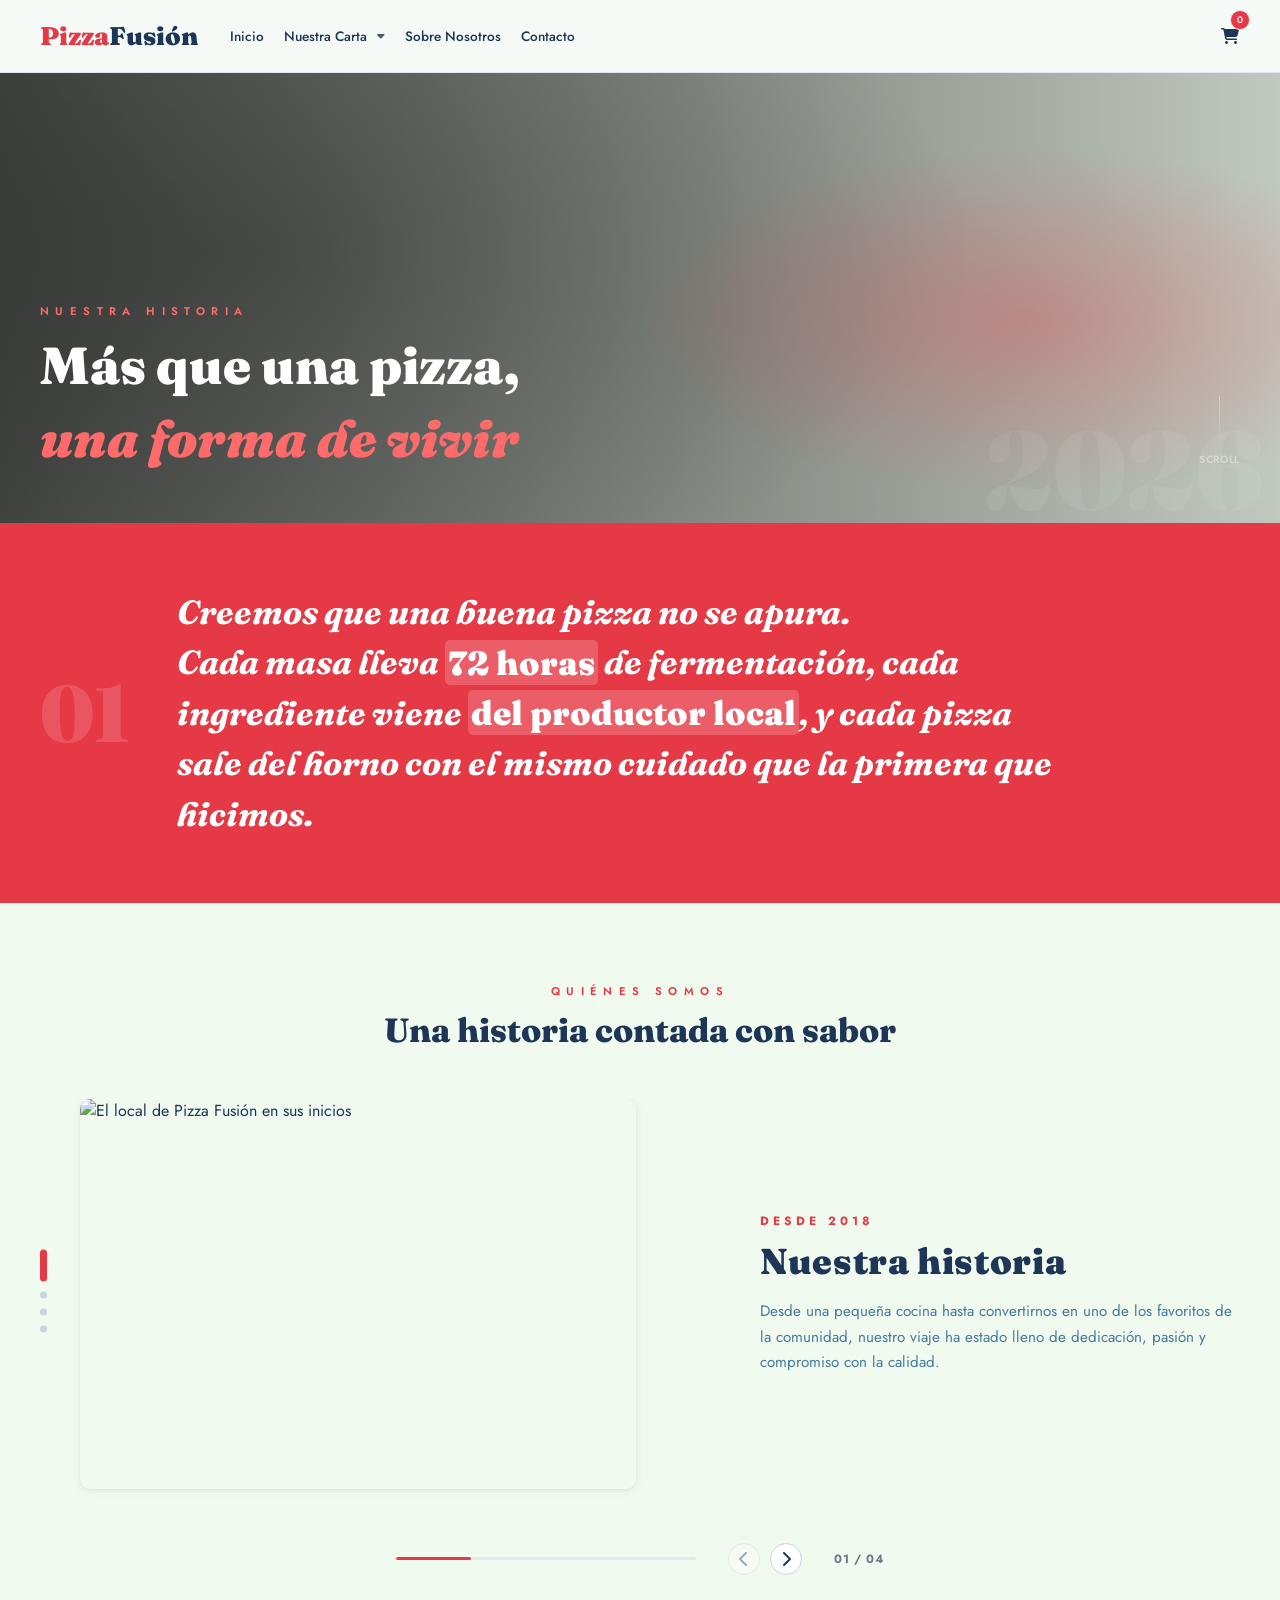
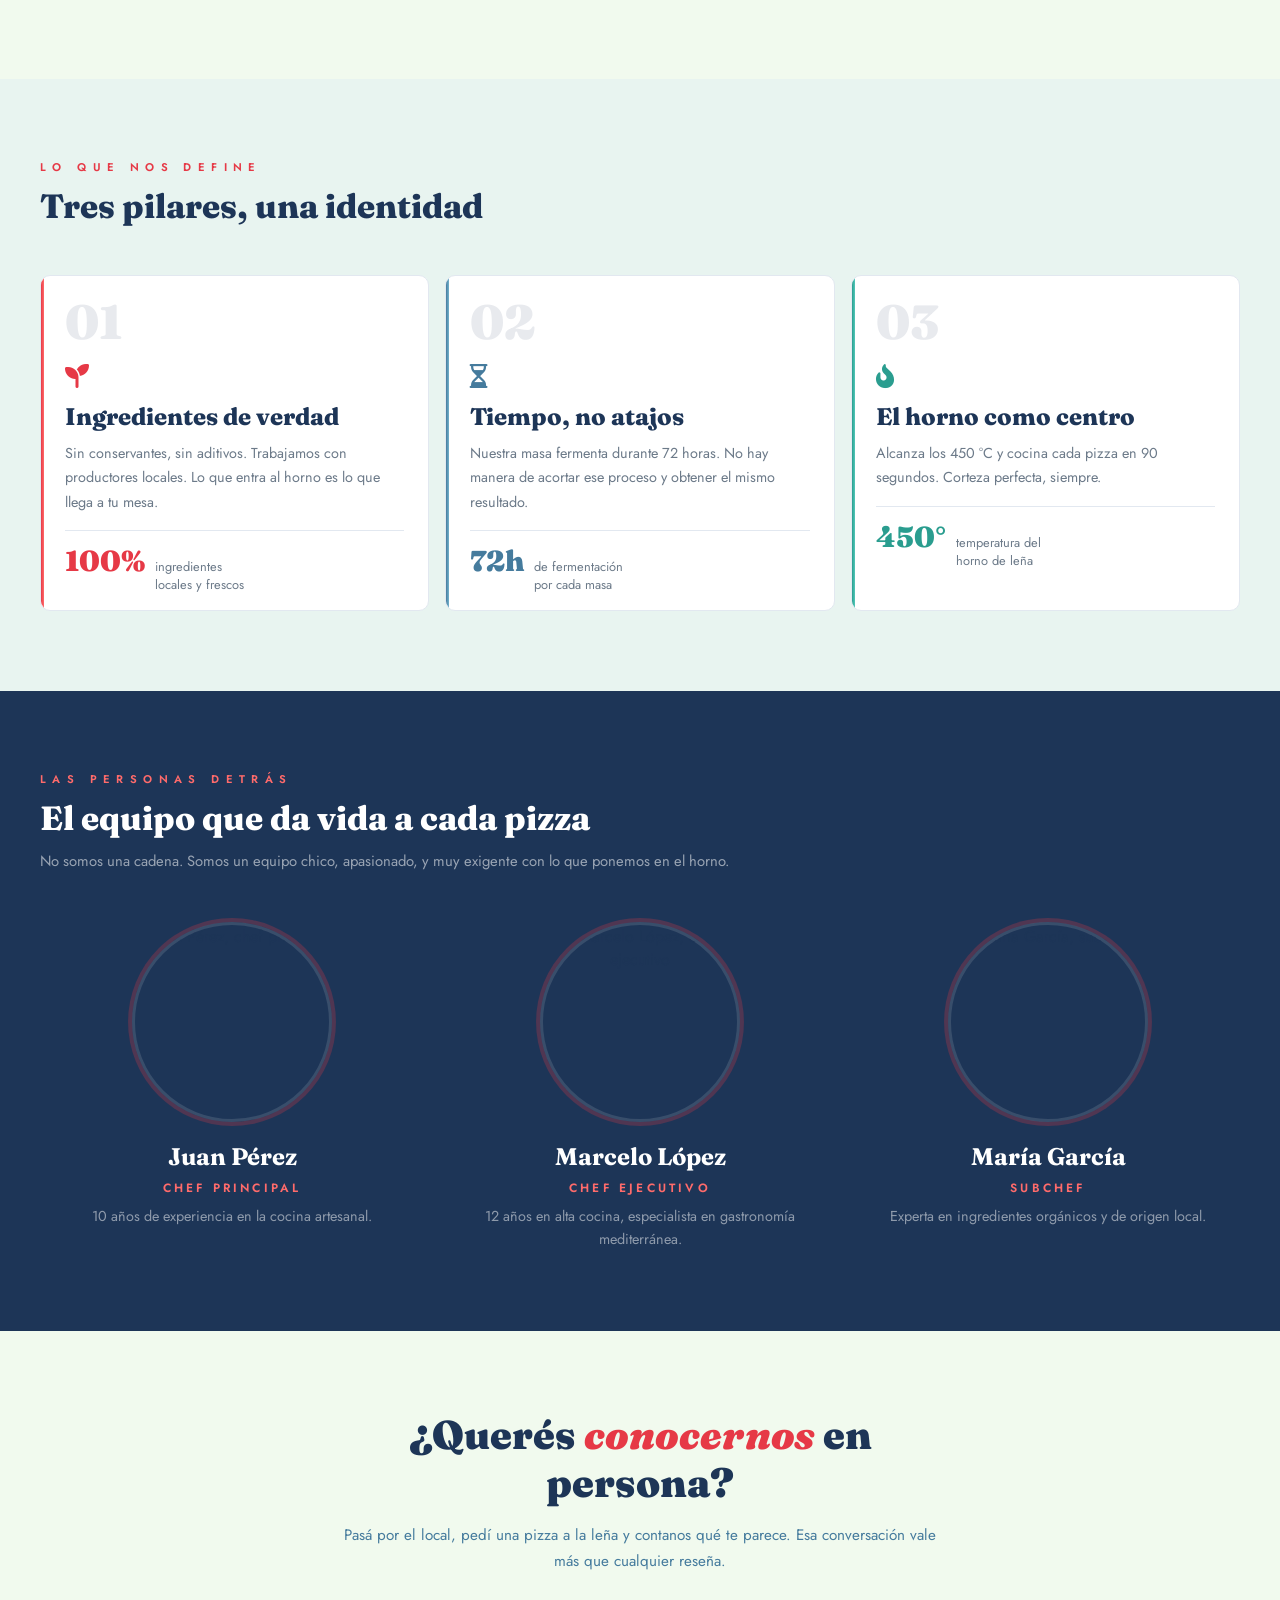
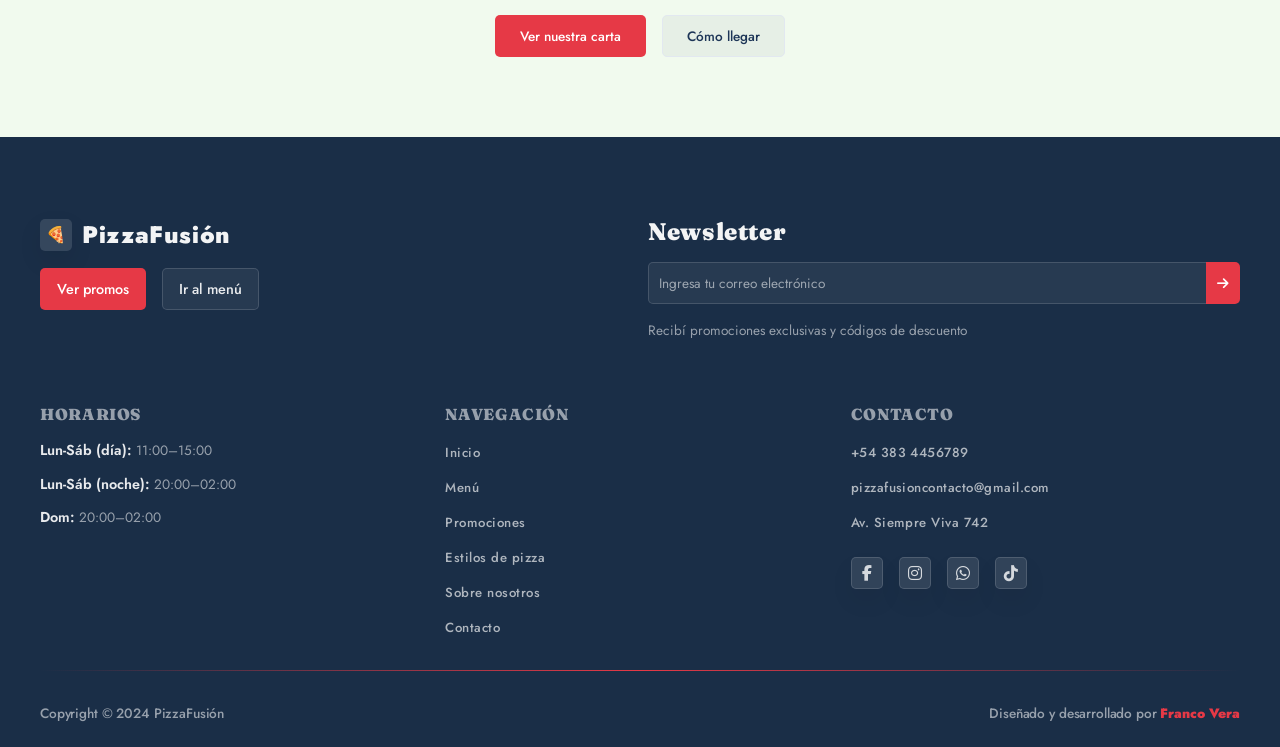
==== views/about.html @ d4ca5581 "Se sube el proyecto" ====
<!DOCTYPE html>
<html lang="es">

<head>
    <meta charset="UTF-8">
    <meta name="viewport" content="width=device-width, initial-scale=1.0">
    <title>Sobre nosotros | Pizza Fusión</title>

    <!-- STYLES -->
    <link rel="stylesheet" href="../css/core.css">
    <link rel="stylesheet" href="../css/top-header.css">
    <link rel="stylesheet" href="../css/footer.css">
    <link rel="stylesheet" href="../css/about/about.css">
    <link rel="stylesheet" href="../css/about/about-story.css">

    <!-- SCRIPTS -->
    <script defer type="text/javascript" src="../js/includes/includes.js"></script>
    <script defer type="text/javascript" src="../js/includes/revealAnimation.js"></script>
    <script defer src="../js/about/about-story.js"></script>

    <!-- GOOGLE FONTS -->
    <link rel="preconnect" href="https://fonts.googleapis.com">
    <link rel="preconnect" href="https://fonts.gstatic.com" crossorigin>

    <!-- FONT AWESOME -->
    <link rel="stylesheet" href="https://cdnjs.cloudflare.com/ajax/libs/font-awesome/6.6.0/css/all.min.css"
        integrity="sha512-Kc323vGBEqzTmouAECnVceyQqyqdsSiqLQISBL29aUW4U/M7pSPA/gEUZQqv1cwx4OnYxTxve5UMg5GT6L4JJg=="
        crossorigin="anonymous" referrerpolicy="no-referrer" />
</head>

<body>

    <header class="top-header">
        <div class="top-header-inner container">
            <div class="top-header-inner-left">
                <button type="button" class="menu-toggle-btn" id="menu-toggle-btn" aria-controls="mobile-nav"
                    aria-label="Abrir menú de navegación" aria-expanded="false">
                    <i class="fa-solid fa-bars"></i>
                </button>

                <a href="../home.html" class="logo" title="Ir al inicio" aria-label="PF - Ir al inicio">
                    <span aria-hidden="true">
                        <span>Pizza</span><span>Fusión</span>
                    </span>
                </a>

                <nav class="desktop-nav" id="desktop-nav" aria-label="Menú principal">
                    <ul class="desktop-nav-list">
                        <li><a href="../home.html" class="desktop-nav-link" title="Ir al inicio">Inicio</a></li>

                        <li class="dropdown">
                            <a href="menu.html" class="desktop-nav-link dropdown-toggle"
                                title="Explora nuestro menú">Nuestra carta <i class="fa-solid fa-caret-down"></i></a>
                            <ul class="dropdown-list">
                                <li><a href="menu.html">Carta completa</a></li>
                                <li><a href="../home.html#promotions">Promociones</a></li>
                                <li><a href="../home.html#styles">Nuestros estilos</a></li>
                            </ul>
                        </li>

                        <li><a href="about.html" class="desktop-nav-link" title="Conoce nuestra historia">Sobre
                                Nosotros</a></li>

                        <li><a href="contact.html" class="desktop-nav-link" title="Contáctanos">Contacto</a></li>
                    </ul>
                </nav>
            </div>

            <div class="cart-wrapper">
                <a href="carrito.html" class="cart-link" id="btn-cart" aria-label="Carrito de compras (0 productos)">
                    <i class="fa-solid fa-shopping-cart" aria-hidden="true"></i>
                </a>
                <span id="cart-count" aria-hidden="true">0</span>
            </div>
        </div>

        <nav class="mobile-nav" id="mobile-nav" aria-label="Menú móvil" aria-hidden="true">
            <ul class="mobile-nav-list">
                <li><a href="../home.html" class="mobile-nav-link">Inicio</a></li>
                <li><a href="menu.html" class="mobile-nav-link">Menú</a></li>
                <li><a href="../home.html#promotions" class="mobile-nav-link">Promociones</a></li>
                <li><a href="../home.html#styles" class="mobile-nav-link">Estilos</a></li>
                <li><a href="about.html" class="mobile-nav-link">Sobre Nosotros</a></li>
                <li><a href="contact.html" class="mobile-nav-link">Contacto</a></li>
            </ul>
        </nav>
    </header>

    <main>
        <!-- ======================================= -->
        <!-- 1. HERO — reemplaza heading-page        -->
        <!--    Tu imagen sigue como fondo           -->
        <!-- ======================================= -->
        <section class="about-hero" style="background-image: url('img/headings/encabezado-nosotros.webp');"
            aria-label="Presentación">
            <div class="about-hero__content">
                <p class="eyebrow">Nuestra historia</p>
                <h1 class="about-hero__title">
                    Más que una pizza,<br>
                    <em>una forma de vivir</em>
                </h1>
            </div>

            <div class="about-hero__scroll" aria-hidden="true">
                <div class="about-hero__scroll-line"></div>
                <span>Scroll</span>
            </div>

            <span class="about-hero__year" aria-hidden="true">2026</span>
        </section>


        <!-- ======================================= -->
        <!-- 2. MANIFIESTO                           -->
        <!-- ======================================= -->
        <section class="about-manifesto" aria-label="Nuestro manifiesto">
            <span class="about-manifesto__index" aria-hidden="true">01</span>
            <blockquote class="about-manifesto__text">
                Creemos que una buena pizza no se apura.<br>
                Cada masa lleva <strong>72 horas</strong> de fermentación,
                cada ingrediente viene <strong>del productor local</strong>,
                y cada pizza sale del horno con el mismo cuidado
                que la primera que hicimos.
            </blockquote>
        </section>


        <!-- ================================================
            SECCIÓN 3 — STEPPED STORY VIEWER
            Reemplaza <section class="about-cards ...">
        ================================================ -->
        <section class="section story-section" aria-labelledby="story-heading" id="story">
            <!-- Header opcional — podés quitarlo si preferís ir directo a las cards -->
            <div class="story-section__header">
                <p class="eyebrow">Quiénes somos</p>
                <h2 class="section-title" id="story-heading">Una historia contada con sabor</h2>
            </div>

            <!-- Indicador lateral -->
            <nav class="story-nav" id="storyNav" aria-label="Navegar entre secciones"></nav>

            <!-- Track de slides -->
            <div class="story-track" id="storyTrack">
                <!-- Slide 1: Historia -->
                <article class="story-slide is-active" role="tabpanel" aria-labelledby="story-title-1">
                    <div class="story-slide__img">
                        <img src="img/about/nosotros1.avif" alt="El local de Pizza Fusión en sus inicios" loading="lazy">
                    </div>
                    <div class="story-slide__text">
                        <span class="story-slide__eyebrow">Desde 2018</span>
                        <h3 class="story-slide__title" id="story-title-1">Nuestra historia</h3>
                        <p class="story-slide__body">
                            Desde una pequeña cocina hasta convertirnos en uno de los favoritos de
                            la comunidad, nuestro viaje ha estado lleno de dedicación, pasión y
                            compromiso con la calidad.
                        </p>
                    </div>
                </article>

                <!-- Slide 2: Valores (imagen derecha) -->
                <article class="story-slide story-slide--reverse" role="tabpanel" aria-labelledby="story-title-2">
                    <div class="story-slide__img">
                        <img src="img/about/ingredientes.avif" alt="Ingredientes frescos y locales" loading="lazy">
                    </div>
                    <div class="story-slide__text">
                        <span class="story-slide__eyebrow">Lo que nos define</span>
                        <h3 class="story-slide__title" id="story-title-2">Nuestros valores</h3>
                        <p class="story-slide__body">
                            En PizzaFusión creemos en la autenticidad de cada plato y en el uso de
                            ingredientes frescos y de origen local. Cada pizza refleja nuestro amor
                            por la cocina.
                        </p>
                    </div>
                </article>

                <!-- Slide 3: El proceso (imagen izquierda) -->
                <article class="story-slide" role="tabpanel" aria-labelledby="story-title-3">
                    <div class="story-slide__img">
                        <img src="img/about/horno-leña.avif" alt="Nuestro horno de leña artesanal" loading="lazy">
                    </div>
                    <div class="story-slide__text">
                        <span class="story-slide__eyebrow">El corazón del local</span>
                        <h3 class="story-slide__title" id="story-title-3">El secreto detrás de nuestras pizzas</h3>
                        <p class="story-slide__body">
                            Todo comienza con nuestra receta de masa, que fermenta por horas, y
                            termina en el calor del horno de leña, aportando ese sabor ahumado único.
                        </p>
                    </div>
                </article>

                <!-- Slide 4: Sostenibilidad (imagen derecha) -->
                <article class="story-slide story-slide--reverse" role="tabpanel" aria-labelledby="story-title-4">
                    <div class="story-slide__img">
                        <img src="img/about/sostenibilidad.avif" alt="Compromiso ambiental de Pizza Fusión" loading="lazy">
                    </div>
                    <div class="story-slide__text">
                        <span class="story-slide__eyebrow">Nuestro compromiso</span>
                        <h3 class="story-slide__title" id="story-title-4">Cuidamos el medio ambiente</h3>
                        <p class="story-slide__body">
                            Usamos envases ecológicos y trabajamos con productores locales para
                            garantizar ingredientes frescos y sostenibles.
                        </p>
                    </div>
                </article>
            </div> <!-- /story-track -->

            <!-- Footer: progreso + flechas + contador -->
            <div class="story-footer">
                <div class="story-progress" role="progressbar" aria-valuemin="1" aria-valuemax="4" aria-valuenow="1"
                    id="storyProgress">
                    <div class="story-progress__fill" id="storyFill"></div>
                </div>

                <div class="story-arrows">
                    <button type="button" class="story-arrow" id="storyPrev" aria-label="Sección anterior" disabled>
                        <i class="fa-solid fa-chevron-left" aria-hidden="true"></i>
                    </button>
                    <button type="button" class="story-arrow" id="storyNext" aria-label="Siguiente sección">
                        <i class="fa-solid fa-chevron-right" aria-hidden="true"></i>
                    </button>
                </div>

                <span class="story-counter" id="storyCounter" aria-live="polite">01 / 04</span>
            </div>
        </section>


        <!-- ======================================= -->
        <!-- 4. PILARES (nuevo bloque)               -->
        <!-- ======================================= -->
        <section class="about-pillars section section-alt" aria-labelledby="pillars-title">
            <div class="container">
                <header class="about-pillars__header">
                    <p class="eyebrow">Lo que nos define</p>
                    <h2 class="section-title" id="pillars-title">Tres pilares, una identidad</h2>
                </header>

                <div class="about-pillars__grid">
                    <article class="pillar-card reveal">
                        <span class="pillar-card__index" aria-hidden="true">01</span>
                        <div class="pillar-card__icon" aria-hidden="true">
                            <i class="fa-solid fa-seedling"></i>
                        </div>
                        <h3 class="pillar-card__title">Ingredientes de verdad</h3>
                        <p class="pillar-card__desc">
                            Sin conservantes, sin aditivos. Trabajamos con productores locales.
                            Lo que entra al horno es lo que llega a tu mesa.
                        </p>
                        <div class="pillar-card__stat">
                            <span class="pillar-card__stat-value">100%</span>
                            <span class="pillar-card__stat-label">ingredientes<br>locales y frescos</span>
                        </div>
                    </article>

                    <article class="pillar-card pillar-card--blue reveal">
                        <span class="pillar-card__index" aria-hidden="true">02</span>
                        <div class="pillar-card__icon" aria-hidden="true">
                            <i class="fa-regular fa-hourglass-half"></i>
                        </div>
                        <h3 class="pillar-card__title">Tiempo, no atajos</h3>
                        <p class="pillar-card__desc">
                            Nuestra masa fermenta durante 72 horas. No hay manera de acortar ese
                            proceso y obtener el mismo resultado.
                        </p>
                        <div class="pillar-card__stat">
                            <span class="pillar-card__stat-value">72h</span>
                            <span class="pillar-card__stat-label">de fermentación<br>por cada masa</span>
                        </div>
                    </article>

                    <article class="pillar-card pillar-card--teal reveal">
                        <span class="pillar-card__index" aria-hidden="true">03</span>
                        <div class="pillar-card__icon" aria-hidden="true">
                            <i class="fa-solid fa-fire-flame-curved"></i>
                        </div>
                        <h3 class="pillar-card__title">El horno como centro</h3>
                        <p class="pillar-card__desc">
                            Alcanza los 450 °C y cocina cada pizza en 90 segundos.
                            Corteza perfecta, siempre.
                        </p>
                        <div class="pillar-card__stat">
                            <span class="pillar-card__stat-value">450°</span>
                            <span class="pillar-card__stat-label">temperatura del<br>horno de leña</span>
                        </div>
                    </article>
                </div>
            </div>
        </section>


        <!-- ======================================= -->
        <!-- 5. EQUIPO                               -->
        <!--    Tus fotos reales, card mejorada      -->
        <!-- ======================================= -->
        <section class="about-team section" aria-labelledby="team-title">
            <div class="container">
                <header class="section-header">
                    <p class="eyebrow eyebrow--light">Las personas detrás</p>
                    <h2 class="section-title about-team__title" id="team-title">
                        El equipo que da vida a cada pizza
                    </h2>
                    <p class="section-subtitle about-team__subtitle">
                        No somos una cadena. Somos un equipo chico, apasionado,
                        y muy exigente con lo que ponemos en el horno.
                    </p>
                </header>

                <div class="about-team__grid">
                    <article class="team-card reveal">
                        <div class="team-card__img-wrapper">
                            <img src="img/about/chef1.avif" alt="Juan Pérez, chef principal" loading="lazy">
                        </div>
                        <div class="team-card__body">
                            <h3 class="team-card__name">Juan Pérez</h3>
                            <p class="team-card__role">Chef Principal</p>
                            <p class="team-card__desc">
                                10 años de experiencia en la cocina artesanal.
                            </p>
                        </div>
                    </article>

                    <article class="team-card reveal">
                        <div class="team-card__img-wrapper">
                            <img src="img/about/chef2.avif" alt="Marcelo López, chef ejecutivo" loading="lazy">
                        </div>
                        <div class="team-card__body">
                            <h3 class="team-card__name">Marcelo López</h3>
                            <p class="team-card__role">Chef Ejecutivo</p>
                            <p class="team-card__desc">
                                12 años en alta cocina, especialista en gastronomía mediterránea.
                            </p>
                        </div>
                    </article>

                    <article class="team-card reveal">
                        <div class="team-card__img-wrapper">
                            <img src="img/about/chef3.avif" alt="María García, subchef" loading="lazy">
                        </div>
                        <div class="team-card__body">
                            <h3 class="team-card__name">María García</h3>
                            <p class="team-card__role">Subchef</p>
                            <p class="team-card__desc">
                                Experta en ingredientes orgánicos y de origen local.
                            </p>
                        </div>
                    </article>
                </div>
            </div>
        </section>


        <!-- ======================================= -->
        <!-- 7. CTA FINAL                            -->
        <!-- ======================================= -->
        <section class="about-cta section" aria-labelledby="cta-title">
            <div class="about-cta__inner reveal">
                <h2 class="about-cta__title" id="cta-title">
                    ¿Querés <em>conocernos</em> en persona?
                </h2>
                <p class="about-cta__sub">
                    Pasá por el local, pedí una pizza a la leña y contanos qué te parece.
                    Esa conversación vale más que cualquier reseña.
                </p>
                <div class="about-cta__actions">
                    <a href="menu.html" class="about-cta__btn about-cta__btn--primary" title="Ver carta completa">
                        Ver nuestra carta
                    </a>
                    <a href="contact.html" class="about-cta__btn about-cta__btn--ghost" title="Ver cómo llegar">
                        Cómo llegar
                    </a>
                </div>
            </div>
        </section>

    </main>

    <footer class="main-footer">
        <div class="container main-footer-content">
            <div class="main-footer-inner">
                <div class="main-footer-inner-top">
                    <div class="main-footer-branding">
                        <a href="home.html" class="footer-logo" aria-label="PizzaFusión - Inicio">
                            <span class="footer-logo-icon">🍕</span>
                            <span class="footer-logo-text">PizzaFusión</span>
                        </a>

                        <div class="footer-actions">
                            <a class="footer-action-btn action-btn-primary" href="#promotions">
                                Ver promos
                            </a>
                            <a class="footer-action-btn action-btn-ghost" href="views/menu.html">
                                Ir al menú
                            </a>
                        </div>
                    </div>

                    <div class="main-footer-newsletter">
                        <h3>Newsletter</h3>
                        <div class="newsletterr-email-container">
                            <input type="email" name="email-input" id="email-input"
                                placeholder="Ingresa tu correo electrónico" required />
                            <button type="button" id="btn-newsletter" aria-label="Suscribirse al newsletter"><i
                                    class="fa-solid fa-arrow-right"></i></button>
                        </div>
                        <p>Recibí promociones exclusivas y códigos de descuento</p>
                    </div>
                </div>

                <div class="main-footer-inner-bottom">
                    <div class="main-footer-hours">
                        <h3 class="footer-title">Horarios</h3>
                        <ul class="hours-list">
                            <li>
                                <span>Lun-Sáb (día):</span> 11:00–15:00
                            </li>
                            <li>
                                <span>Lun-Sáb (noche):</span> 20:00–02:00
                            </li>
                            <li>
                                <span>Dom:</span> 20:00–02:00
                            </li>
                        </ul>
                    </div>

                    <nav class="main-footer-nav">
                        <h3 class="footer-title">Navegación</h3>
                        <ul class="nav-footer-links">
                            <li>
                                <a href="home.html" title="Ir al inicio">Inicio</a>
                            </li>
                            <li>
                                <a href="menu.html" title="Explora nuestro menú">Menú</a>
                            </li>
                            <li>
                                <a href="#promotions" title="Conoce nuestras promociones">Promociones</a>
                            </li>
                            <li>
                                <a href="#styles" title="Conoce nuestra variedad de estilos">Estilos de pizza</a>
                            </li>
                            <li>
                                <a href="about.html">Sobre nosotros</a>
                            </li>
                            <li>
                                <a href="#contact" title="Contáctanos">Contacto</a>
                            </li>
                        </ul>
                    </nav>

                    <div class="pf-footer__col">
                        <h3 class="footer-title">Contacto</h3>

                        <ul class="nav-footer-links">
                            <li>
                                <a href="tel:+543834456789">+54 383 4456789</a>
                            </li>
                            <li>
                                <a href="mailto:pizzafusioncontacto@gmail.com">pizzafusioncontacto@gmail.com</a>
                            </li>
                            <li>
                                <a href="https://maps.google.com/?q=Av.%20Siempre%20Viva%20742" target="_blank"
                                    rel="noopener">Av. Siempre Viva 742</a>
                            </li>
                        </ul>

                        <div class="pf-footer__social" aria-label="Redes sociales">
                            <a href="#" class="pf-iconBtn" aria-label="Facebook">
                                <i class="fa-brands fa-facebook-f" aria-hidden="true"></i>
                            </a>

                            <a href="#" class="pf-iconBtn" aria-label="Instagram">
                                <i class="fa-brands fa-instagram" aria-hidden="true"></i>
                            </a>

                            <a href="https://wa.me/543834456789" class="pf-iconBtn" aria-label="WhatsApp"
                                target="_blank" rel="noopener">
                                <i class="fa-brands fa-whatsapp" aria-hidden="true"></i>
                            </a>

                            <a href="#" class="pf-iconBtn" aria-label="TikTok">
                                <i class="fa-brands fa-tiktok" aria-hidden="true"></i>
                            </a>
                        </div>
                    </div>
                </div>
            </div>

            <hr class="footer-divider">

            <div class="final-page">
                <div class="copy">
                    <p>
                        Copyright © 2024 PizzaFusión
                    </p>
                </div>

                <div class="design">
                    <p>
                        Diseñado y desarrollado por <a href="https://mother-s-milk.github.io/Portfolio-FrancoD.Vera/"
                            target="_blank">Franco Vera</a>
                    </p>
                </div>
            </div>
        </div>
    </footer>
</body>
</html>
---- css/core.css ----
@import url('https://fonts.googleapis.com/css2?family=Fraunces:ital,opsz,wght@0,9..144,100..900;1,9..144,100..900&family=Jost:ital,wght@0,100..900;1,100..900&display=swap');

/* OTRA MUY BUENA */
@import url('https://fonts.googleapis.com/css2?family=Libre+Baskerville:ital,wght@0,400..700;1,400..700&family=Outfit:wght@100..900&display=swap');

:root {
    --font-heading: 'Fraunces', serif;
    --font-body: 'Jost', sans-serif;

    scroll-padding-top: 50px;

    /* ========== BACKGROUND ========== */
    --color-bg: #f1faee;

    /* ========== SURFACE ========== */
    --color-surface: #f6faf7;

    /* ========== TEXT ========== */
    --color-text-primary: #1d3557;
    --color-text-subtitle: #457b9d;
    --color-text-muted: #6c7a89;

    /* ========== ACCENT ========== */
    --color-accent: #e63946;
    --color-accent-light: #ff6b6b;

    /* ========== BUTTON: PRIMARY ========== */
    --btn-primary-bg: var(--color-accent);
    --btn-primary-bg-hover: var(--color-accent-light);
    --btn-primary-text: #ffffff;
    --btn-primary-border: transparent;

    /* ========== BUTTON: GHOST ========== */
    --btn-ghost-bg: rgba(29, 53, 87, 0.05);
    --btn-ghost-text: var(--color-text-primary);
    --btn-ghost-border: var(--color-border);
    --btn-ghost-hover-bg: rgba(29, 53, 87, 0.1);
    --btn-ghost-hover-text: var(--color-text-primary);

    /* ========== CARDS ========== */
    --color-card-bg: #ffffff;
    --color-card-bg-alt: #eaf4f0;
    /* card sobre sección intercalada */
    --color-card-shadow: 0 2px 8px rgba(29, 53, 87, 0.08), 0 1px 3px rgba(0, 0, 0, 0.04);
    --color-card-shadow-hover: 0 8px 24px rgba(29, 53, 87, 0.12), 0 2px 8px rgba(0, 0, 0, 0.06);
    --color-card-border: var(--color-border);

    /* ========== SECCIONES INTERCALADAS ========== */
    --color-section-alt: #e8f4f0;
    /* 1ra alternancia — verde azulado muy suave */
    --color-section-alt-2: #dceef7;
    /* 2da alternancia — azul muy suave */

    /* ========== BORDES ========== */
    --color-border: #e2e8f0;
    /* borde estándar */
    --color-border-strong: #c8d5e0;
    /* borde con más énfasis */
    --color-border-subtle: #f0f4f7;
    /* separadores internos, líneas muy suaves */
    --color-border-accent: var(--color-accent);
    /* borde de énfasis rojo */

    /* ========== INPUTS & FORMULARIOS ========== */

    /* Fondos */
    --input-bg: #f8fafb;
    --input-bg-focus: #ffffff;
    --input-bg-error: #fff5f5;
    --input-bg-disabled: #f1f4f6;

    /* Bordes */
    --input-border: #c8d5e0;
    --input-border-hover: #a0b4c4;
    --input-border-focus: var(--color-accent);
    --input-border-error: #c0392b;
    --input-border-disabled: #dce4ea;

    /* Focus rings (box-shadow) */
    --input-ring-focus: rgba(230, 57, 70, 0.15);
    --input-ring-error: rgba(192, 57, 43, 0.12);

    /* Texto */
    --input-text: var(--color-text-primary);
    --input-placeholder: var(--color-text-muted);
    --input-text-disabled: #9aacb8;
    --input-text-error: #c0392b;
    --input-label: var(--color-text-subtitle);
    --input-label-error: #c0392b;
    --input-helper-text: var(--color-text-muted);
}

* {
    box-sizing: border-box;
    margin: 0;
    padding: 0;
}

html {
    scroll-behavior: smooth;
}

body {
    font-family: var(--font-body);

    background-color: var(--color-bg);
    color: var(--color-text-primary);
}

/******************/
/* GENERAL STYLES */
/******************/
a {
    text-decoration: none;
}

ul {
    list-style-type: none;
}

button {
    font-family: var(--font-body);

    cursor: pointer;
}

img {
    display: block;
}

/* FORMS */
input,
select,
textarea {
    font-family: var(--font-body);

    background-color: var(--input-bg);
    color: var(--input-text);
    border: 1px solid var(--input-border);
    outline: none;

    transition: border-color .2s ease, box-shadow .2s ease, background-color .2s ease;
}

input:hover,
select:hover,
textarea:hover {
    border-color: var(--input-border-hover);
}

input::placeholder,
textarea::placeholder {
    color: var(--input-placeholder);
}

input:focus,
select:focus,
textarea:focus {
    background: var(--input-bg-focus);
    border-color: var(--input-border-focus);
    box-shadow: 0 0 0 3px var(--input-ring-focus);
    outline: none;
}

input:disabled,
select:disabled,
textarea:disabled {
    cursor: not-allowed;

    background: var(--input-bg-disabled);
    color: var(--input-text-disabled);
    border-color: var(--input-border-disabled);
    opacity: 1;
}

/* HEADINGS */
h1,
h2,
h3,
h4,
h5,
h6 {
    font-family: var(--font-heading);
}

/******************/
/* GENERAL CLASES */
/******************/
.container {
    max-width: 1440px;

    margin: 0 auto;
}

.section {
    max-width: 1440px;

    margin: 0 auto;

    padding: 5rem 2.5rem;
}

.section-alt {
    background-color: var(--color-section-alt);
}

/* ── EYEBROW ── */
.eyebrow {
    font-size: 0.7rem;
    font-weight: 600;
    letter-spacing: 0.4rem;
    text-transform: uppercase;

    color: var(--color-accent);

    margin-bottom: 0.625rem;
}

.eyebrow--light {
    color: var(--color-accent-light);
}

.section-header {
    margin-bottom: 2rem;
}

.section-title {
    font-size: 2.1rem;
    font-weight: 800;

    color: var(--color-text-primary);
}

.section-subtitle {
    font-size: 0.925rem;
    line-height: 1.7;

    color: var(--color-text-subtitle);

    margin-top: 0.625rem;
}

/*.prose {
    max-width: 900px;

    margin: 0 auto;
}*/

/*.prose p {
    margin-top: 0;
    margin-bottom: 1.25rem;
}*/

/*.prose p:last-child {
    margin-bottom: 0;
}*/

/*.prose strong {
    font-weight: 800;

    color: var(--color-text-primary);
}*/

/***********/
/* DIVIDER */
/***********/
.divider-container {
    max-width: 1024px;

    padding: 0 2.5rem;

    margin: 0 auto;
}

.divider {
    width: 100%;
    height: 1px;

    background: linear-gradient(90deg,
            transparent,
            var(--color-accent),
            transparent);
    border: none;
    border-radius: 999px;
}

/****************/
/* HEADING PAGE */
/****************/
.heading-page-container {
    position: relative;

    display: flex;
    flex-direction: column;
    justify-content: center;
    align-items: center;

    background-position: center;
    background-repeat: no-repeat;
    background-size: cover;

    overflow: hidden;

    padding: 5rem 2.5rem;
}

.heading-page-container::before {
    content: '';

    position: absolute;
    inset: 0;

    /* 2 capas: viñeta + gradiente */
    background:
        radial-gradient(1200px 600px at 20% 40%, rgba(0, 0, 0, .25), transparent 60%),
        linear-gradient(90deg, rgba(0, 0, 0, .68) 0%, rgba(0, 0, 0, .38) 55%, rgba(0, 0, 0, .15) 100%);

    pointer-events: none;
}

.heading-page-content {
    text-align: center;

    max-width: 900px;

    z-index: 1;
}

.heading-page-content h2 {
    font-size: 3rem;
    font-weight: 700;
    line-height: 1.2;

    color: #ffffff;

    margin-bottom: 1rem;
}

.heading-page-content p {
    font-size: 1rem;
    line-height: 1.5;

    max-width: 540px;

    color: rgba(255, 255, 255, .88);
    text-shadow: 0 6px 18px rgba(0, 0, 0, .65);

    margin: auto;
}

/* ================================================ */
/* REVEAL — animación de entrada (JS-driven)        */
/* ================================================ */
.reveal {
    opacity: 0;
    transform: translateY(1.5rem);
    transition: opacity 0.75s ease, transform 0.75s ease;
}

.reveal.is-visible {
    opacity: 1;
    transform: translateY(0);
}

/* Stagger para hermanos dentro del mismo padre */
.reveal:nth-child(2) {
    transition-delay: 0.10s;
}

.reveal:nth-child(3) {
    transition-delay: 0.20s;
}

.reveal:nth-child(4) {
    transition-delay: 0.30s;
}

.reveal:nth-child(5) {
    transition-delay: 0.15s;
}

.reveal:nth-child(6) {
    transition-delay: 0.25s;
}

@media (prefers-reduced-motion: reduce) {
    .reveal {
        opacity: 1;
        transform: none;
        transition: none;
    }
}

/* ====== RESPONSIVE ====== */
@media screen and (max-width: 1024px) {
    .section {
        padding: 4.75rem 2.25rem;
    }

    .section-title {
        font-size: 2rem;
    }

    .section-subtitle {
        font-size: 0.9rem;
    }
}

@media screen and (max-width: 900px) {
    .section {
        padding: 4.5rem 2rem;
    }

    .section-title {
        font-size: 1.9rem;
    }

    .section-subtitle {
        font-size: 0.875rem;
    }
}

@media screen and (max-width: 768px) {
    .section {
        padding: 4.25rem 1.75rem;
    }

    .section-title {
        font-size: 1.8rem;
    }

    .section-subtitle {
        font-size: 0.85rem;
    }
}

@media screen and (max-width: 600px) {
    .section {
        padding: 4rem 1.5rem;
    }

    .section-title {
        font-size: 1.7rem;
    }

    .section-subtitle {
        font-size: 0.825rem;
    }
}

@media screen and (max-width: 480px) {
    .section {
        padding: 3.75rem 1.25rem;
    }

    .section-title {
        font-size: 1.6rem;
    }

    .section-subtitle {
        font-size: 0.8rem;
    }
}
---- css/top-header.css ----
/* ======================== */
/* TOP HEADER               */
/* ======================== */

.top-header {
    --topbar-height: 64px;
    --topbar-bg: var(--color-surface);
    --topbar-border: var(--color-border);
    --topbar-shadow: 0 2px 8px var(--color-card-shadow);

    --topbar-logo-primary: var(--color-accent);
    --topbar-logo-secondary: var(--color-text-primary);

    --topbar-link-color: var(--color-text-primary);
    --topbar-link-hover: var(--color-accent);

    --topbar-dropdown-bg: var(--color-card-bg);
    --topbar-dropdown-border: var(--color-border);
    --topbar-dropdown-shadow: 0 8px 24px rgba(29, 53, 87, 0.12);
    --topbar-dropdown-item-hover: var(--color-bg);

    --topbar-cart-color: var(--color-text-primary);
    --topbar-cart-badge-bg: var(--color-accent);
    --topbar-cart-badge-text: #ffffff;
    --topbar-cart-hover: var(--color-accent);

    --topbar-toggle-color: var(--color-text-primary);
    --topbar-toggle-hover-bg: rgba(29, 53, 87, 0.06);

    --topbar-mobile-bg: var(--color-card-bg);
    --topbar-mobile-border: var(--color-border);
    --topbar-mobile-link-active: var(--color-accent);

    position: sticky;
    top: 0;
    left: 0;

    width: 100%;

    background: var(--topbar-bg);
    border-bottom: 1px solid var(--topbar-border);
    box-shadow: var(--topbar-shadow);

    z-index: 999;
}

.top-header-inner {
    display: flex;
    justify-content: space-between;
    align-items: center;
    gap: 2rem;

    padding: 1rem 2.5rem;
}

.top-header-inner-left {
    display: flex;
    align-items: center;
}

/***************/
/* MENU BUTTON */
/***************/
.menu-toggle-btn,
.cart-link {
    font-size: 1rem;

    width: 2rem;
    height: 2rem;

    border: 1px solid transparent;
    border-radius: 0.3125rem;

    transition: background-color 0.2s ease, transform 0.2s ease;
}

.menu-toggle-btn {
    display: none;

    color: var(--topbar-toggle-color);

    margin-right: 1rem;
}

.menu-toggle-btn:hover {
    background-color: var(--topbar-toggle-hover-bg);

    transform: translateY(-1px);
}

/********/
/* LOGO */
/********/
.logo {
    margin-right: 2rem;
}

.logo span {
    font-family: var(--font-heading);
    font-size: 1.6rem;
    font-weight: 900;
}

.logo span span:nth-child(1) {
    color: var(--topbar-logo-primary);
}

.logo span span:nth-child(2) {
    color: var(--topbar-logo-secondary);
}

/*************************/
/* TOP HEADER NAVIGATION */
/*************************/
.desktop-nav-list {
    display: flex;
    align-items: center;
    gap: 1.25rem;
}

.desktop-nav-link {
    font-size: 0.85rem;
    font-weight: 500;
    text-transform: capitalize;

    position: relative;

    display: block;

    color: var(--topbar-link-color);

    padding: 0.625rem 0px;

    transition: color 0.2s ease;
}

.desktop-nav-link:hover {
    color: var(--topbar-link-hover);
}

.desktop-nav-link::after {
    content: '';

    position: absolute;
    left: 0;
    bottom: 0;

    height: 2px;
    width: 0%;

    background: linear-gradient(135deg,
            var(--color-accent),
            var(--color-accent-light));
    border-radius: 999px;

    transition: width 0.25s ease;
}

.desktop-nav-link:hover::after,
.desktop-nav-link.active::after {
    width: 100%;
}

/* ========= DROPDOWN (DESKTOP) ========= */
.dropdown {
    position: relative;

    overflow: visible;
}

/* "puente" invisible para que no se cierre si movés el mouse apenas hacia abajo */
.dropdown::after {
    content: "";

    position: absolute;
    left: 0;
    top: 100%;

    width: 100%;
    height: 1rem;
}

.dropdown-toggle {
    display: inline-flex;
    align-items: center;
    gap: 0.625rem;
}

.dropdown-toggle i {
    font-size: 0.75rem;

    opacity: 0.8;

    transition: transform 0.2s ease, opacity 0.2s ease;
}

/* Menú desplegable */
.dropdown-list {
    position: absolute;
    top: calc(100% + 10px);
    left: 0;

    min-width: 210px;

    padding: 0.625rem;

    background: var(--topbar-dropdown-bg);
    border: 1px solid var(--topbar-dropdown-border);
    border-radius: 0.625rem;
    backdrop-filter: blur(10px);
    box-shadow: var(--topbar-dropdown-shadow);

    opacity: 0;
    transform: translateY(-10px) scale(0.98);
    visibility: hidden;
    pointer-events: none;

    transition:
        opacity 0.2s ease,
        transform 0.2s ease,
        visibility 0.2s ease;

    z-index: 1000;
}

/* Abrir con hover y también con teclado */
.dropdown:hover .dropdown-list,
.dropdown:focus-within .dropdown-list {
    opacity: 1;
    visibility: visible;
    pointer-events: auto;

    transform: translateY(0) scale(1);
}

/* Rotación caret cuando abre */
.dropdown:hover .dropdown-toggle i,
.dropdown:focus-within .dropdown-toggle i {
    opacity: 1;

    transform: rotate(180deg);
}

/* Separador sutil entre items (sin bordes duros) */
.dropdown-list li+li {
    border-top: 1px solid var(--topbar-border);

    margin-top: 0.3125rem;

    padding-top: 0.3125rem;
}

.dropdown-list a {
    font-size: 0.75rem;
    font-weight: 500;
    text-transform: uppercase;

    display: block;

    color: var(--topbar-link-color);
    border-radius: 0.3125rem;

    padding: 0.625rem 1rem;

    transition: background-color 0.2s ease, color 0.2s ease;
}

.dropdown-list a:hover,
.dropdown-list a:focus {
    background: var(--topbar-dropdown-item-hover);

    outline: none;
}

/********************/
/* TOP HEADER RIGHT */
/********************/
.cart-wrapper {
    position: relative;
}

.cart-link {
    background: transparent;
    color: var(--topbar-cart-color);
}

.cart-link:hover {
    color: var(--topbar-cart-hover);
}

#cart-count {
    font-size: 0.6rem;
    font-weight: 500;

    position: absolute;
    top: -15px;
    right: -10px;

    width: 1.25rem;
    height: 1.25rem;

    display: flex;
    flex-direction: column;
    align-items: center;
    justify-content: center;

    background: var(--topbar-cart-badge-bg);
    color: var(--topbar-cart-badge-text);
    border: 1px solid var(--topbar-border);
    border-radius: 50%;
}

/***************/
/* MOBILE MENU */
/***************/
.mobile-nav {
    position: absolute;
    top: 100%;
    left: 0;
    transform: translateY(-10px);

    width: 100%;

    background: var(--topbar-mobile-bg);
    border-top: 1px solid var(--topbar-mobile-border);
    opacity: 0;

    padding: 1rem;
    
    visibility: hidden;
    pointer-events: none;

    z-index: 998;

    transition: opacity .2s ease, transform .2s ease, visibility .2s ease;
}

.mobile-nav.open {
    opacity: 1;
    transform: translateY(0);
    visibility: visible;
    pointer-events: auto;
}

/*********/
/* LINKS */
/*********/
.mobile-nav-list {
    display: flex;
    flex-direction: column;
    align-items: flex-start;
    gap: 1rem;
}

.mobile-nav-link {
    font-size: 0.85rem;
    font-weight: 500;
    text-transform: uppercase;

    display: block;

    color: var(--topbar-link-color);
    border-radius: 0.3125rem;

    padding: 0.5rem;

    transition: color 0.2s ease;
}

.mobile-nav-link:hover {
    color: var(--topbar-link-hover);
}

.mobile-nav-link.active {
    color: var(--topbar-mobile-link-active);
}

/* ====== RESPONSIVE ====== */
@media screen and (max-width: 1024px) {
    .top-header-inner {
        padding: 1rem 2.25rem;
    }

    .logo span {
        font-size: 1.5rem;
    }

    .desktop-nav-link {
        font-size: 0.8rem;
    }
}

@media screen and (max-width: 900px) {
    .top-header-inner {
        padding: 1rem 2rem;
    }

    .logo span {
        font-size: 1.4rem;
    }

    .desktop-nav-link {
        font-size: 0.75rem;
    }
}

@media screen and (max-width: 768px) {
    .top-header-inner {
        padding: 1rem 1.75rem;
    }

    .logo span {
        font-size: 1.3rem;
    }

    .desktop-nav {
        display: none;
    }

    .menu-toggle-btn {
        display: block;
    }
}

@media screen and (max-width: 600px) {
    .top-header-inner {
        padding: 1rem 1.5rem;
    }

    .logo span {
        font-size: 1.2rem;
    }

    .mobile-nav-link {
        font-size: 0.825rem;
    }
}

@media screen and (max-width: 480px) {
    .top-header-inner {
        padding: 1rem 1.25rem;
    }

    .logo span {
        font-size: 1.1rem;
    }

    .mobile-nav-link {
        font-size: 0.8rem;
    }
}
---- css/footer.css ----
/***************/
/* MAIN FOOTER */
/***************/
.main-footer {
    --footer-bg: #1a2e47;
    /* azul sistema oscurecido y desaturado */
    --footer-bg-subtle: #1f3652;
    /* para hover states internos */
    --footer-border: rgba(255, 255, 255, 0.08);
    --footer-text: rgba(255, 255, 255, 0.90);
    --footer-text-muted: rgba(255, 255, 255, 0.55);
    --footer-link: rgba(255, 255, 255, 0.65);
    --footer-link-hover: rgba(255, 255, 255, 0.95);
    --footer-heading: rgba(255, 255, 255, 0.95);
    --footer-input-bg: rgba(255, 255, 255, 0.06);
    --footer-input-border: rgba(255, 255, 255, 0.14);
    --footer-icon-bg: rgba(255, 255, 255, 0.10);
    --footer-icon-border: rgba(255, 255, 255, 0.14);
    --footer-icon-color: rgba(255, 255, 255, 0.80);
    --footer-tag-bg: rgba(255, 255, 255, 0.07);
    --footer-tag-border: rgba(255, 255, 255, 0.12);

    background: var(--footer-bg);
}

.main-footer-content {
    padding: 5rem 2.5rem 1.5rem;
}

/* INNER */
.main-footer-inner {
    display: flex;
    flex-direction: column;
    gap: 4rem;
}

.main-footer-inner-top {
    display: grid;
    grid-template-columns: repeat(2, 1fr);
    gap: 1rem;
}

.main-footer-inner-bottom {
    display: grid;
    grid-template-columns: repeat(3, 1fr);
    gap: 1rem;
}

/* BRANDING */
.main-footer-branding {
    display: flex;
    flex-direction: column;
    gap: 1rem;
}

/* LOGO */
.footer-logo {
    display: inline-flex;
    align-items: center;
    gap: 0.625rem
}

.footer-logo-icon {
    font-size: 1rem;

    width: 2rem;
    height: 2rem;

    display: flex;
    flex-direction: column;
    justify-content: center;
    align-items: center;

    background: rgba(255, 255, 255, 0.12);
    border-radius: 0.3125rem;
    box-shadow: 0 10px 24px rgba(0, 0, 0, 0.08);
}

.footer-logo-text {
    font-size: 1.5rem;
    font-weight: 900;
    letter-spacing: 0.04rem;

    color: var(--footer-heading);
}

/* TAGLINE */
.footer-tagline {
    display: flex;
    align-items: center;
    flex-wrap: wrap;
    gap: 0.25rem;
}

.footer-tagline span {
    font-size: 0.7rem;
    font-weight: 500;
    letter-spacing: 0.03rem;

    display: inline-block;

    background: var(--footer-tag-bg);
    color: var(--footer-text-muted);
    border: 1px solid var(--footer-tag-border);
    border-radius: 999px;
    backdrop-filter: blur(10px);

    padding: 0.3125rem 0.625rem;
}

.footer-tagline .separator {
    width: 4px;
    height: 4px;
    border-radius: 50%;
    background: var(--color-accent-light);
    opacity: .5;
}

/* ACTIONS */
.footer-actions {
    display: flex;
    gap: 1rem;
    flex-wrap: wrap;
}

.footer-action-btn {
    font-size: 0.9rem;
    font-weight: 500;

    display: inline-flex;
    align-items: center;
    justify-content: center;
    gap: 0.625rem;

    border: 1px solid transparent;
    border-radius: 0.3125rem;

    padding: 0.625rem 1rem;

    transition: transform .15s ease, box-shadow .15s ease, background .15s ease;
}

.footer-action-btn:active {
    transform: translateY(1px);
}

.action-btn-primary {
    background: var(--btn-primary-bg);
    color: var(--btn-primary-text);
    border: 1px solid var(--btn-primary-border);
}

.action-btn-primary:hover {
    background-color: var(--btn-primary-bg-hover);

    transform: translateY(-1px);
}

.action-btn-ghost {
    background: var(--footer-input-bg);
    color: var(--footer-text);
    border-color: var(--footer-input-border);
}

.action-btn-ghost:hover {
    background: rgba(255, 255, 255, 0.12);

    transform: translateY(-1px);
}

/* NEWLETTER */
.main-footer-newsletter {
    display: flex;
    flex-direction: column;
    gap: 1rem;
}

.main-footer-newsletter h3 {
    font-size: 1.5rem;
    font-weight: 900;
    letter-spacing: 0.04rem;

    color: var(--footer-heading);
}

.newsletterr-email-container {
    display: flex;
    gap: 0;
}

.newsletterr-email-container>input {
    font-size: 0.85rem;
    flex: 1;

    padding: 0.625rem;

    background: var(--footer-input-bg);
    color: var(--footer-text);
    border: 1px solid var(--footer-input-border);
    border-right: none;
    border-radius: 0.3125rem 0 0 0.3125rem;
    outline: none;

    transition: border-color .2s ease;
}

.newsletterr-email-container input::placeholder {
    color: var(--footer-text-muted);
}

.newsletterr-email-container input:focus {
    border-color: var(--color-accent);
}

.newsletterr-email-container>button {
    font-size: 0.825rem;

    background: var(--btn-primary-bg);
    color: var(--btn-primary-text);
    border: 1px solid transparent;
    border-radius: 0 0.3125rem 0.3125rem 0;

    padding: 0.625rem;

    transition: background-color .15s ease;
}

.newsletterr-email-container>button:hover {
    background-color: var(--btn-primary-bg-hover);
}

.main-footer-newsletter p {
    font-size: 0.85rem;

    color: var(--footer-text-muted);
}

/* NAV */
.footer-title {
    font-size: 1rem;
    font-weight: 900;
    letter-spacing: 0.04em;
    text-transform: uppercase;

    color: var(--footer-text-muted);

    margin-bottom: 1rem;
}

.nav-footer-links,
.hours-list {
    display: grid;
    gap: 0.75rem;
}

.nav-footer-links a {
    font-size: 0.825rem;
    font-weight: 500;
    letter-spacing: 0.03rem;

    color: var(--footer-link);

    transition: color .2s ease;
}

.nav-footer-links a:hover {
    color: var(--footer-link-hover);
}

/* HOUR */
.hours-list li {
    font-size: 0.85rem;
    line-height: 1.5;

    color: var(--footer-text-muted);
}

.hours-list span {
    font-size: 0.9rem;
    font-weight: 600;

    color: var(--footer-text);
}

/* SOCIAL */
.pf-footer__social {
    display: flex;
    gap: 1rem;

    margin-top: 1.5rem;
}

.pf-iconBtn {
    font-size: 1rem;
    text-decoration: none;

    width: 2rem;
    height: 2rem;

    display: grid;
    place-items: center;

    background: var(--footer-icon-bg);
    color: var(--footer-icon-color);
    border: 1px solid var(--footer-icon-border);
    border-radius: 0.3125rem;
    box-shadow: 0 12px 24px rgba(0, 0, 0, 0.06);

    transition: background .15s ease, transform .15s ease, color .15s ease;
}

.pf-iconBtn:hover {
    transform: translateY(-1px);

    background: rgba(255, 255, 255, 0.16);
    color: #ffffff;
}

.footer-divider {
    height: 1px;
    width: 100%;
    max-width: 1440px;

    background: linear-gradient(90deg,
            transparent,
            var(--color-accent),
            transparent);

    border: none;
    margin: 2rem auto;
}

.final-page {
    display: flex;
    justify-content: space-between;
    align-items: center;
    gap: 2.5rem;
    flex-wrap: wrap;
}

.final-page p {
    font-size: 0.85rem;
    font-weight: 500;
    letter-spacing: -.01em;

    color: var(--footer-text-muted);
}

.final-page p a {
    font-weight: 900;

    color: var(--color-accent);

    transition: color .15s ease;
}

.final-page p a:hover {
    color: var(--color-accent-light);
}

/* ====== RESPONSIVE ====== */
@media screen and (max-width: 1024px) {
    .main-footer-content {
        padding: 4.75rem 2.25rem 1.5rem;
    }
}

@media screen and (max-width: 900px) {
    .main-footer-content {
        padding: 4.5rem 2rem 1.5rem;
    }
}

@media screen and (max-width: 768px) {
    .main-footer-content {
        padding: 4.25rem 1.75rem 1.5rem;
    }

    .main-footer-inner {
        gap: 3rem;
    }

    /* Inferior: 3 cols → 2 cols (horarios + nav / contacto abajo) */
    .main-footer-inner-bottom {
        grid-template-columns: repeat(2, 1fr);
        gap: 2rem;
    }

    /* Contacto ocupa el ancho completo en la segunda fila */
    .pf-footer__col {
        grid-column: 1 / -1;
    }

    .footer-actions {
        gap: 0.75rem;
    }
}

@media screen and (max-width: 600px) {
    .main-footer-content {
        padding: 4rem 1.5rem 1.5rem;
    }

    /* Superior: 2 cols → 1 col */
    .main-footer-inner-top {
        grid-template-columns: 1fr;
        gap: 2.5rem;
    }
}

@media screen and (max-width: 480px) {
    .main-footer-content {
        padding: 3.75rem 1.25rem 1.25rem;
    }

    .main-footer-inner {
        gap: 2.5rem;
    }

    /* Inferior: 1 col, todo apilado */
    .main-footer-inner-bottom {
        grid-template-columns: 1fr;
        gap: 2rem;
    }

    /* Reset del span aplicado en 768px */
    .pf-footer__col {
        grid-column: auto;
    }

    /* Newsletter: input + botón no se aplastan */
    .newsletterr-email-container {
        flex-direction: row;
        /* se mantiene en fila, ya es compacto */
    }

    .newsletterr-email-container>input {
        font-size: 0.825rem;
    }

    /* Final page: centrado */
    .final-page {
        flex-direction: column;
        align-items: center;
        text-align: center;
        gap: 0.75rem;
    }
}

@media screen and (max-width: 375px) {
    /* Botones de acción apilados */
    .footer-actions {
        flex-direction: column;
        gap: 0.625rem;
    }

    .footer-action-btn {
        width: 100%;
        justify-content: center;
    }
}
---- css/about/about.css ----
/* ================================================ */
/* ABOUT.CSS                                        */
/* Unifica about.css + gallery.css del original.   */
/* Depende de core.css para variables y utilidades  */
/* (.section, .section-alt, .section-title,         */
/*  .section-subtitle, .container, .divider).       */
/* ================================================ */

/* ================================================ */
/* 1. HERO                                          */
/* ================================================ */
.about-hero {
    position: relative;

    min-height: 450px;
    overflow: hidden;

    display: grid;
    grid-template-columns: 1fr auto;
    align-items: flex-end;
    gap: 2rem;

    /* Imagen de fondo pasada inline desde el HTML   */
    background-position: center;
    background-repeat: no-repeat;
    background-size: cover;

    padding: 5rem 2.5rem 3rem;
}

/* Overlay doble: viñeta + gradiente lateral */
.about-hero::before {
    content: '';

    position: absolute;
    inset: 0;

    background:
        radial-gradient(1200px 600px at 20% 40%, rgba(0, 0, 0, .25), transparent 60%),
        linear-gradient(90deg,
            rgba(0, 0, 0, .72) 0%,
            rgba(0, 0, 0, .45) 55%,
            rgba(0, 0, 0, .20) 100%);
    pointer-events: none;
}

/* Glow de acento en la esquina derecha */
.about-hero::after {
    content: '';

    position: absolute;
    inset: 0;

    background: radial-gradient(ellipse 50% 65% at 80% 55%,
            rgba(230, 57, 70, 0.3),
            transparent 60%);
    pointer-events: none;
}

.about-hero__content {
    position: relative;

    z-index: 1;
}

.about-hero__content .eyebrow {
    color: var(--color-accent-light);
}

.about-hero__title {
    font-size: 3.25rem;
    font-weight: 900;
    line-height: 1.4;

    max-width: 600px;

    color: #ffffff;
    
    margin-top: 0;
}

.about-hero__title em {
    font-style: italic;

    color: var(--color-accent-light);
}

.about-hero__scroll {
    font-size: 0.65rem;
    font-weight: 600;
    letter-spacing: 0.04rem;
    text-transform: uppercase;

    position: relative;
    
    display: flex;
    flex-direction: column;
    align-items: center;
    gap: 0.5rem;
    
    color: rgba(255, 255, 255, 0.4);

    padding-bottom: 0.5rem;

    z-index: 1;
}

.about-hero__scroll-line {
    width: 1px;
    height: 3rem;

    background: linear-gradient(to bottom, rgba(255, 255, 255, 0.4), transparent);
}

.about-hero__year {
    font-family: var(--font-heading);
    font-size: 7rem;
    font-weight: 900;

    position: absolute;
    right: 1rem;
    bottom: -1rem;

    color: rgba(255, 255, 255, 0.07);
    pointer-events: none;
    user-select: none;

    z-index: 1;
}


/* ================================================ */
/* 2. MANIFIESTO                                    */
/* ================================================ */
.about-manifesto {
    display: grid;
    grid-template-columns: auto 1fr;
    align-items: center;
    gap: 3rem;

    background-color: var(--color-accent);

    padding: 4rem 2.5rem;
}

.about-manifesto__index {
    font-family: var(--font-heading);
    font-size: 5rem;
    font-weight: 900;
    line-height: 1;

    color: rgba(255, 255, 255, 0.15);
    user-select: none;
}

.about-manifesto__text {
    font-family: var(--font-heading);
    font-size: 2.1rem;
    font-weight: 700;
    font-style: italic;
    line-height: 1.5;

    max-width: 900px;

    color: #ffffff;
    border: none;
    
    margin: 0;

    padding: 0;
}

.about-manifesto__text strong {
    font-style: normal;
    font-weight: 900;

    background-color: rgba(255, 255, 255, 0.18);
    border-radius: 0.3125rem;

    padding: 0.1rem 0.2rem;
}


/* ================================================ */
/* 4. PILARES                                       */
/* ================================================ */
.about-pillars__header {
    margin-bottom: 3rem;
}

.about-pillars__grid {
    display: grid;
    grid-template-columns: repeat(3, 1fr);
    gap: 1rem;
}

.pillar-card {
    position: relative;
    overflow: hidden;

    background-color: var(--color-card-bg);
    border: 1px solid var(--color-card-border);
    border-radius: 0.625rem;
    padding: 1rem 1.5rem;

    transition: transform 0.2s ease, box-shadow 0.2s ease;
}

.pillar-card:hover {
    transform: translateY(-3px);
    box-shadow: var(--color-card-shadow-hover);
}

/* Stripe de color en el top */
.pillar-card::before {
    content: '';

    position: absolute;
    top: 0;
    left: 0;
    bottom: 0;
    width: 3px;

    background: linear-gradient(90deg, var(--color-accent), var(--color-accent-light));
}

.pillar-card--blue::before {
    background: linear-gradient(90deg, var(--color-text-subtitle), #74b3ce);
}

.pillar-card--teal::before {
    background: linear-gradient(90deg, #2a9d8f, #52c9b9);
}

.pillar-card__index {
    font-family: var(--font-heading);
    font-size: 3rem;
    font-weight: 900;

    display: block;
    
    color: rgba(29, 53, 87, 0.1);

    margin-bottom: 0.5rem;
    user-select: none;
}

.pillar-card__icon {
    font-size: 1.5rem;

    color: var(--color-accent);

    margin-bottom: 0.5rem;
}

.pillar-card--blue .pillar-card__icon {
    color: var(--color-text-subtitle);
}

.pillar-card--teal .pillar-card__icon {
    color: #2a9d8f;
}

.pillar-card__title {
    font-size: 1.5rem;
    font-weight: 800;

    color: var(--color-text-primary);

    margin-bottom: 0.625rem;
}

.pillar-card__desc {
    font-size: 0.9rem;
    line-height: 1.7;

    color: var(--color-text-muted);
}

.pillar-card__stat {
    display: flex;
    align-items: baseline;
    gap: 0.625rem;

    border-top: 1px solid var(--color-border);

    margin-top: 1rem;
    padding-top: 1rem;
}

.pillar-card__stat-value {
    font-family: var(--font-heading);
    font-size: 1.8rem;
    font-weight: 900;
    line-height: 1;

    color: var(--color-accent);
}

.pillar-card--blue .pillar-card__stat-value {
    color: var(--color-text-subtitle);
}

.pillar-card--teal .pillar-card__stat-value {
    color: #2a9d8f;
}

.pillar-card__stat-label {
    font-size: 0.8rem;
    line-height: 1.4;

    color: var(--color-text-muted);
}


/* ================================================ */
/* 5. EQUIPO                                        */
/* ================================================ */
.about-team {
    background-color: var(--color-text-primary);
}

.about-team__title {
    color: #ffffff;
}

.about-team__subtitle {
    color: rgba(255, 255, 255, 0.55);
}

.about-team__grid {
    display: grid;
    grid-template-columns: repeat(3, 1fr);
    gap: 1.5rem;

    margin-top: 3rem;
}

.team-card {
    display: flex;
    flex-direction: column;
    align-items: center;
    text-align: center;
}

/* Imagen circular — reemplaza clip-path con border-radius */
.team-card__img-wrapper {
    width: 200px;
    height: 200px;
    
    overflow: hidden;

    border: 3px solid rgba(255, 255, 255, 0.12);
    border-radius: 50%;
    box-shadow: 0 0 0 4px rgba(230, 57, 70, 0.25);

    margin-bottom: 1.25rem;

    transition: box-shadow 0.25s ease, transform 0.25s ease;
}

.team-card:hover .team-card__img-wrapper {
    transform: translateY(-3px);

    box-shadow: 0 0 0 4px var(--color-accent);
}

.team-card__img-wrapper img {
    width: 100%;
    height: 100%;
    
    display: block;
    object-fit: cover;
    object-position: top center;
}

.team-card__body {
    flex: 1;
}

.team-card__name {
    font-size: 1.5rem;
    font-weight: 700;

    color: #ffffff;

    margin-bottom: 0.5rem;
}

.team-card__role {
    font-size: 0.75rem;
    font-weight: 600;
    letter-spacing: 0.2rem;
    text-transform: uppercase;

    color: var(--color-accent-light);

    margin-bottom: 0.5rem;
}

.team-card__desc {
    font-size: 0.9rem;
    line-height: 1.6;

    color: rgba(255, 255, 255, 0.5);
}


/* ================================================ */
/* 7. CTA FINAL                                     */
/* ================================================ */
.about-cta {
    text-align: center;
}

.about-cta__inner {
    max-width: 600px;
    margin: 0 auto;
}

.about-cta__title {
    font-size: 2.5rem;
    font-weight: 900;
    line-height: 1.2;

    color: var(--color-text-primary);

    margin-bottom: 1rem;
}

.about-cta__title em {
    font-style: italic;

    color: var(--color-accent);
}

.about-cta__sub {
    font-size: 0.95rem;
    line-height: 1.7;

    color: var(--color-text-subtitle);

    margin-bottom: 2.5rem;
}

.about-cta__actions {
    display: flex;
    justify-content: center;
    flex-wrap: wrap;
    gap: 1rem;
}

.about-cta__btn {
    font-size: 0.85rem;
    font-weight: 500;

    display: inline-flex;
    align-items: center;
    justify-content: center;

    border: 1px solid transparent;
    border-radius: 0.3125rem;

    padding: 0.625rem 1.5rem;

    transition: background-color 0.2s ease, transform 0.15s ease;
}

.about-cta__btn:active {
    transform: translateY(1px);
}

.about-cta__btn--primary {
    background-color: var(--btn-primary-bg);
    color: var(--btn-primary-text);
}

.about-cta__btn--primary:hover {
    background-color: var(--btn-primary-bg-hover);
    transform: translateY(-2px);
}

.about-cta__btn--ghost {
    background-color: var(--btn-ghost-bg);
    color: var(--btn-ghost-text);
    border-color: var(--btn-ghost-border);
}

.about-cta__btn--ghost:hover {
    background-color: var(--btn-ghost-hover-bg);
    transform: translateY(-2px);
}


/* ================================================ */
/* RESPONSIVE                                       */
/* ================================================ */

/* ── 1024px ── */
@media screen and (max-width: 1024px) {
    .about-hero {
        min-height: 420px;

        padding: 4.75rem 2.25rem 2.75rem;
    }

    .about-hero__title {
        font-size: 3rem;
    }

    .about-hero__scroll {
        font-size: 0.625rem;
    }

    .about-hero__year {
        font-size: 6.5rem;
    }

    .about-manifesto {
        padding: 3.75rem 2.25rem;
    }

    .about-manifesto__index {
        font-size: 4.75rem;
    }

    .about-manifesto__text {
        font-size: 2rem;
    }

    .pillar-card__index {
        font-size: 2.75rem;
    }

    .pillar-card__icon {
        font-size: 1.25rem;
    }

    .pillar-card__title {
        font-size: 1.25rem;
    }

    .pillar-card__desc {
        font-size: 0.875rem;
    }

    .pillar-card__stat-value {
        font-size: 1.7rem;
    }

    .pillar-card__stat-label {
        font-size: 0.775rem;
    }

    .team-card__name {
        font-size: 1.4rem;
    }

    .team-card__role {
        font-size: 0.725rem;
    }

    .team-card__desc {
        font-size: 0.875rem;
    }
}

/* ── 900px ── */
@media screen and (max-width: 900px) {
    .about-hero {
        padding: 4.5rem 2rem 2.5rem;
    }

    .about-hero__title {
        font-size: 2.75rem;
    }

    .about-hero__scroll {
        font-size: 0.6rem;
    }

    .about-hero__year {
        font-size: 6.25rem;
    }

    .about-manifesto {
        padding: 3.5rem 2rem;
    }

    .about-manifesto__index {
        font-size: 4.5rem;
    }

    .about-manifesto__text {
        font-size: 1.9rem;
    }

    .about-pillars__grid {
        grid-template-columns: 1fr 1fr;
        
        margin: 0 auto;
    }

    .about-team__grid {
        grid-template-columns: repeat(2, 1fr);

        margin-top: 2.5rem;
    }

    .team-card__img-wrapper {
        width: 190px;
        height: 190px;
    }
}

/* ── 768px ── */
@media screen and (max-width: 768px) {
    .about-hero {
        min-height: 390px;

        grid-template-columns: 1fr;

        padding: 4.25rem 1.75rem 2.25rem;
    }

    .about-hero__title {
        font-size: 2.5rem;
    }

    .about-hero__scroll {
        font-size: 0.575rem;
    }

    .about-hero__year {
        display: none;
    }

    .about-hero__scroll {
        display: none;
    }

    .about-manifesto {
        grid-template-columns: 1fr;
        gap: 2rem;

        padding: 3.25rem 1.75rem;
    }

    .about-manifesto__index {
        font-size: 4.25rem;
    }

    .about-manifesto__text {
        font-size: 1.8rem;
    }

    .pillar-card__index {
        font-size: 2.5rem;
    }

    .pillar-card__desc {
        font-size: 0.85rem;
    }

    .pillar-card__stat-value {
        font-size: 1.6rem;
    }

    .pillar-card__stat-label {
        font-size: 0.75rem;
    }

    /* Reset de orden en mobile: imagen siempre arriba */
    /*.about-team__grid {
        grid-template-columns: 1fr 1fr;
    }*/
}

/* ── 600px ── */
@media screen and (max-width: 600px) {
    .about-hero {
        padding: 4rem 1.5rem 2rem;
    }

    .about-hero__title {
        font-size: 2.25rem;
    }

    .about-hero__scroll {
        font-size: 0.55rem;
    }

    .about-hero__year {
        font-size: 5.75rem;
    }

    .about-manifesto {
        padding: 3rem 1.5rem;
    }

    .about-manifesto__index {
        font-size: 4rem;
    }

    .about-manifesto__text {
        font-size: 1.7rem;
    }

    .about-pillars__grid {
        grid-template-columns: 1fr;
    }
}

/* ── 480px ── */
@media screen and (max-width: 480px) {
    .about-hero {
        min-height: 360px;

        padding: 3.75rem 1.25rem 1.75rem;
    }

    .about-hero__title {
        font-size: 2rem;
    }

    .about-hero__scroll {
        font-size: 0.525rem;
    }

    .about-hero__year {
        font-size: 5.5rem;
    }

    .about-manifesto {
        padding: 2.75rem 1.25rem;
    }

    .about-manifesto__index {
        font-size: 3.75rem;
    }

    .about-manifesto__text {
        font-size: 1.6rem;
    }

    .about-team__grid {
        grid-template-columns: 1fr;
        gap: 2rem;

        margin-top: 2rem;
    }

    .team-card__img-wrapper {
        width: 180px;
        height: 180px;
    }

    .about-cta__actions {
        flex-direction: column;
        align-items: stretch;
    }
}

@media screen and (max-width: 375px) {
    .about-hero {
        min-height: 330px;

        align-items: center;
    }

    .about-hero__content {
        text-align: center;
    }

    .about-manifesto {
        padding: 2.5rem 1rem;
    }

    .about-manifesto__index {
        font-size: 3.5rem;
    }

    .about-manifesto__text {
        font-size: 1.5rem;
    }
}
---- css/about/about-story.css ----
/* ================================================ */
/* ABOUT-STORY.CSS                                  */
/* Stepped Story Viewer — reemplaza .about-cards    */
/* Depende de core.css (variables y utilidades)     */
/* ================================================ */

/* ── Sección contenedora ── */
.story-section {
    position: relative;
}

/* ── Header de sección ── */
.story-section__header {
    text-align: center;
    margin-bottom: 3rem;
}

/* ── Indicador lateral (dots / pill) ── */
.story-nav {
    position: absolute;
    left: 2.5rem;
    top: 50%;
    transform: translateY(-50%);

    display: flex;
    flex-direction: column;
    align-items: center;
    gap: 0.625rem;

    z-index: 10;
}

.story-nav__dot {
    cursor: pointer;

    width: 7px;
    height: 7px;
    
    background-color: var(--color-border-strong);
    border: none;
    border-radius: 999px;
    
    padding: 0;

    transition: width 0.3s ease, height 0.3s ease, background-color 0.3s ease;
}

.story-nav__dot.is-active {
    height: 2rem;
    background-color: var(--color-accent);
}

.story-nav__dot:focus-visible {
    outline: 2px solid var(--color-accent);
    outline-offset: 3px;
    border-radius: 999px;
}

/* ── Track (overflow oculto) ── */
.story-track {
    position: relative;
    overflow: hidden;
    min-height: 420px;
}

/* ── Slide ── */
.story-slide {
    /* Estado inicial: oculto y desplazado */
    position: absolute;
    inset: 0;
    opacity: 0;
    transform: translateY(1.25rem);
    pointer-events: none;

    display: grid;
    grid-template-columns: 1fr 1fr;
    align-items: center;
    gap: 3rem;

    padding: 0 0 0 2.5rem;

    transition: opacity 0.5s ease, transform 0.5s ease;
}

.story-slide.is-active {
    position: relative;
    opacity: 1;
    transform: translateY(0);
    pointer-events: auto;
}

/* Reverse: imagen a la derecha */
.story-slide--reverse .story-slide__img {
    order: 2;
}

.story-slide--reverse .story-slide__text {
    order: 1;
}

/* ── Imagen ── */
.story-slide__img {
    height: 390px;
    overflow: hidden;

    border-radius: 0.625rem;
    box-shadow: var(--color-card-shadow);
}

.story-slide__img img {
    width: 100%;
    height: 100%;
    object-fit: cover;

    display: block;

    transition: transform 0.5s ease;
}

.story-slide.is-active .story-slide__img img {
    transform: scale(1);
}

.story-slide:not(.is-active) .story-slide__img img {
    transform: scale(1.04);
}

/* ── Texto con stagger ── */
.story-slide__text {
    max-width: 480px;
}

.story-slide:not(.story-slide--reverse) .story-slide__text {
    margin-left: auto;
}

.story-slide--reverse .story-slide__text {
    margin-right: auto;
}

/* Stagger: cada elemento sale retrasado */
.story-slide__eyebrow,
.story-slide__title,
.story-slide__body {
    opacity: 0;
    transform: translateY(10px);
    transition-property: opacity, transform;
    transition-timing-function: ease;
}

.story-slide__eyebrow {
    font-size: 0.75rem;
    font-weight: 700;
    letter-spacing: 0.25rem;
    text-transform: uppercase;

    display: block;

    color: var(--color-accent);
    
    margin-bottom: 0.625rem;
    transition-duration: 0.4s;
    transition-delay: 0.1s;
}

.story-slide__title {
    font-size: 2.25rem;
    font-weight: 900;
    letter-spacing: 0.04rem;
    line-height: 1.2;

    color: var(--color-text-primary);

    margin-bottom: 1rem;

    transition-duration: 0.4s;
    transition-delay: 0.2s;
}

.story-slide__body {
    font-size: 0.95rem;
    line-height: 1.7;

    color: var(--color-text-subtitle);

    transition-duration: 0.4s;
    transition-delay: 0.3s;
}

/* Activar stagger cuando el slide está activo */
.story-slide.is-active .story-slide__eyebrow,
.story-slide.is-active .story-slide__title,
.story-slide.is-active .story-slide__body {
    opacity: 1;
    transform: translateY(0);
}

/* ── Footer: progreso + flechas + contador ── */
.story-footer {
    position: relative;

    display: flex;
    align-items: center;
    justify-content: center;
    gap: 2rem;

    padding: 1.5rem 0;
}

.story-progress {
    max-width: 300px;
    height: 3px;
    overflow: hidden;

    flex: 1;
    
    background-color: var(--color-border);
    border: none;
    border-radius: 999px;
}

.story-progress__fill {
    height: 100%;
    background-color: var(--color-accent);
    border-radius: 999px;
    transition: width 0.4s ease;
}

/* ARROWS */
.story-arrows {
    display: flex;
    gap: 0.625rem;
}

.story-arrow {
    font-size: 1rem;

    width: 2rem;
    height: 2rem;

    display: flex;
    align-items: center;
    justify-content: center;

    background-color: var(--color-card-bg);
    color: var(--color-text-primary);
    border: 1.5px solid var(--color-border-strong);
    border-radius: 50%;
    
    transition: border-color 0.2s ease, color 0.2s ease, background-color 0.2s ease;
}

.story-arrow:hover:not(:disabled) {
    border-color: var(--color-accent);
    color: var(--color-accent);
    background-color: #fff5f6;
}

.story-arrow:disabled {
    opacity: 0.4;
    cursor: default;
}

.story-arrow:focus-visible {
    outline: 2px solid var(--color-accent);
    outline-offset: 3px;
}

.story-counter {
    font-size: 0.75rem;
    font-weight: 700;
    letter-spacing: 0.04rem;
    text-align: right;
    
    min-width: 3rem;
    
    color: var(--color-text-muted);
}

/* ================================================ */
/* RESPONSIVE                                       */
/* ================================================ */
@media screen and (max-width: 1024px) {
    .story-slide {
        gap: 2.5rem;

        padding: 0 0 0 2.25rem;
    }

    .story-track {
        min-height: 390px;
    }

    .story-slide__img {
        height: 360px;
    }

    .story-slide__eyebrow {
        font-size: 0.725rem;
    }

    .story-slide__title {
        font-size: 2rem;
    }

    .story-slide__body {
        font-size: 0.925rem;
    }
}

@media screen and (max-width: 900px) {
    .story-section__header {
        margin-bottom: 2.75rem;
    }

    .story-slide {
        padding: 0 0 0 2rem;
    }

    .story-track {
        min-height: 360px;
    }

    .story-slide__img {
        height: 330px;
    }

    .story-slide__eyebrow {
        font-size: 0.7rem;
    }

    .story-slide__title {
        font-size: 1.75rem;
    }

    .story-slide__body {
        font-size: 0.9rem;
    }
}

@media screen and (max-width: 768px) {
    .story-nav {
        display: none;
    }

    .story-slide {
        grid-template-columns: 1fr;
        gap: 2rem;
        min-height: unset;

        padding: 0;
    }

    .story-slide--reverse .story-slide__img,
    .story-slide--reverse .story-slide__text {
        order: unset;
    }

    .story-slide__text {
        max-width: 100%;
        margin: 0 !important;
    }

    .story-progress {
        max-width: 200px;
    }
}

@media screen and (max-width: 600px) {
    .story-track {
        min-height: 330px;
    }

    .story-slide__img {
        height: 300px;
    }

    .story-slide__eyebrow {
        font-size: 0.675rem;
    }

    .story-slide__title {
        font-size: 1.5rem;
    }

    .story-slide__body {
        font-size: 0.875rem;
    }
}

@media screen and (max-width: 480px) {
    .story-track {
        min-height: 300px;
    }

    .story-slide__img {
        height: 270px;
    }

    .story-slide__eyebrow {
        font-size: 0.65rem;
    }

    .story-slide__body {
        font-size: 0.85rem;
    }
}

@media screen and (max-width: 375px) {
    .story-counter {
        display: none;
    }
}
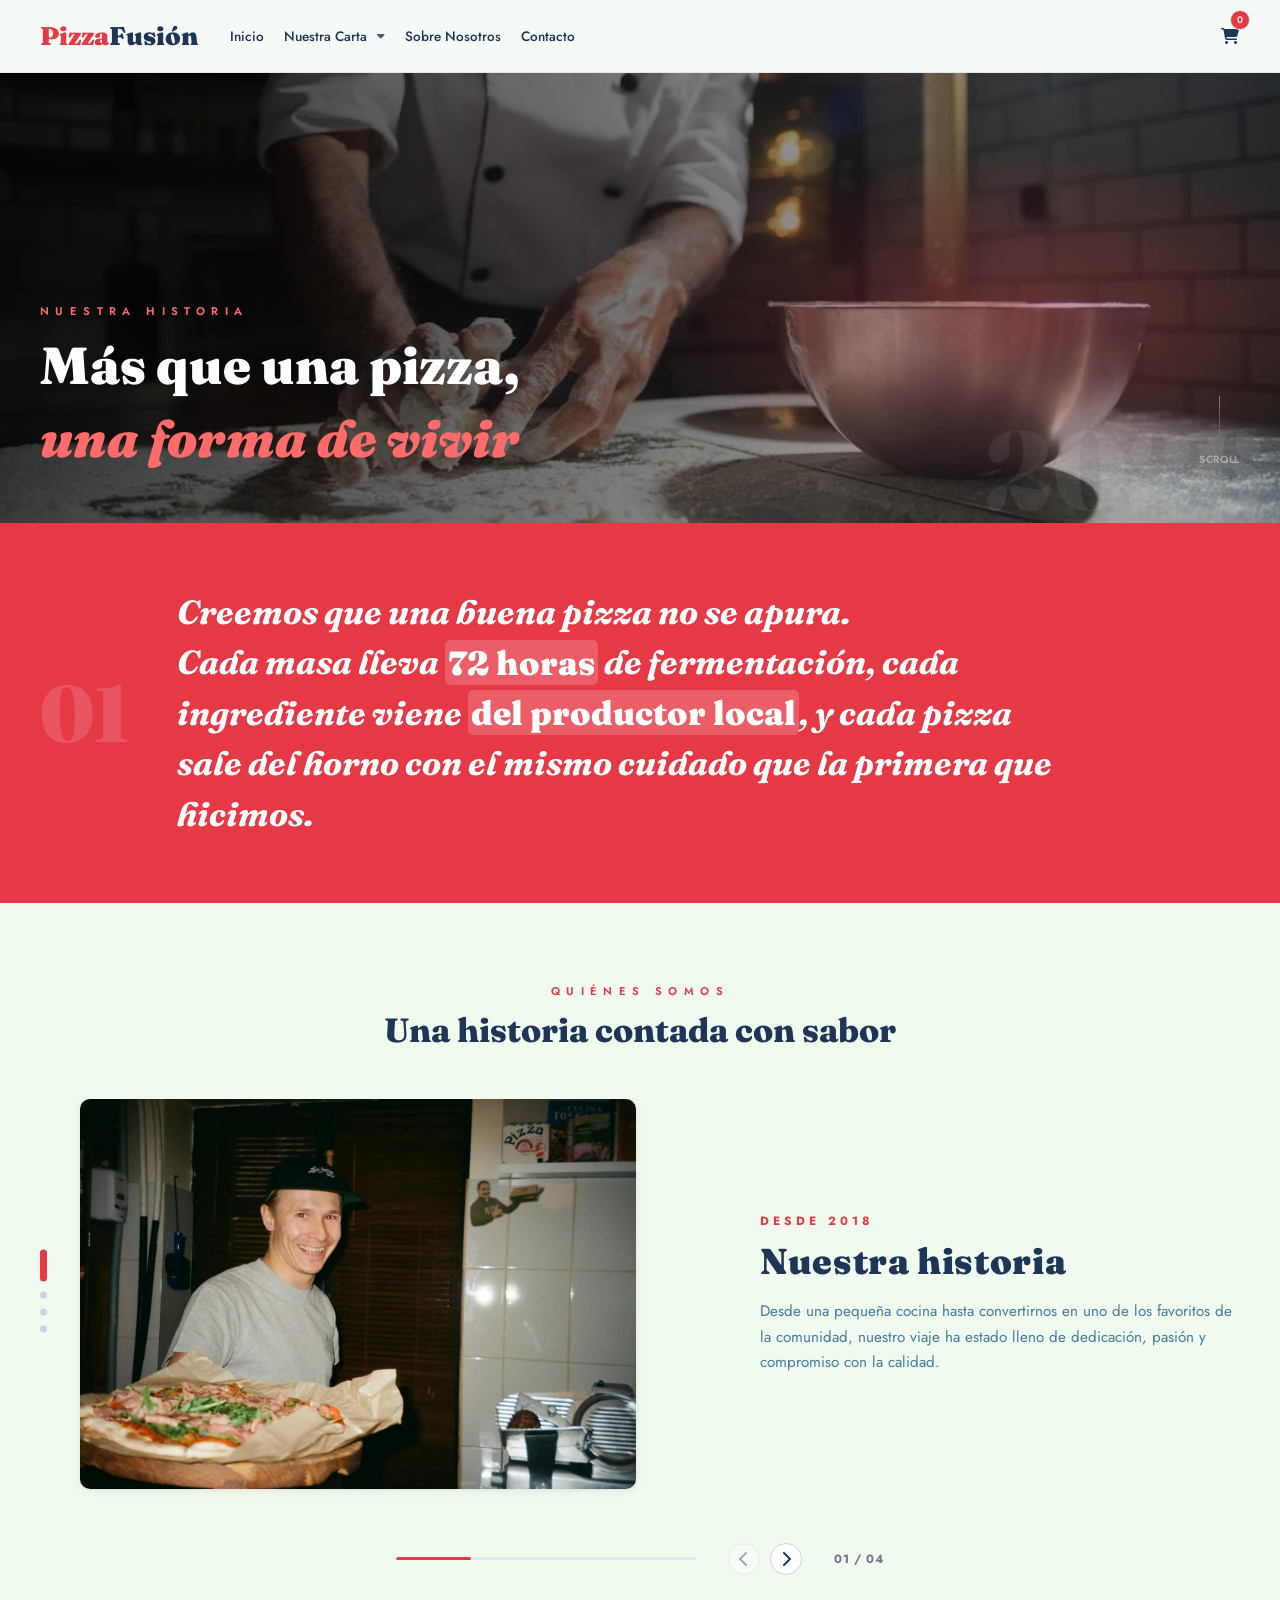
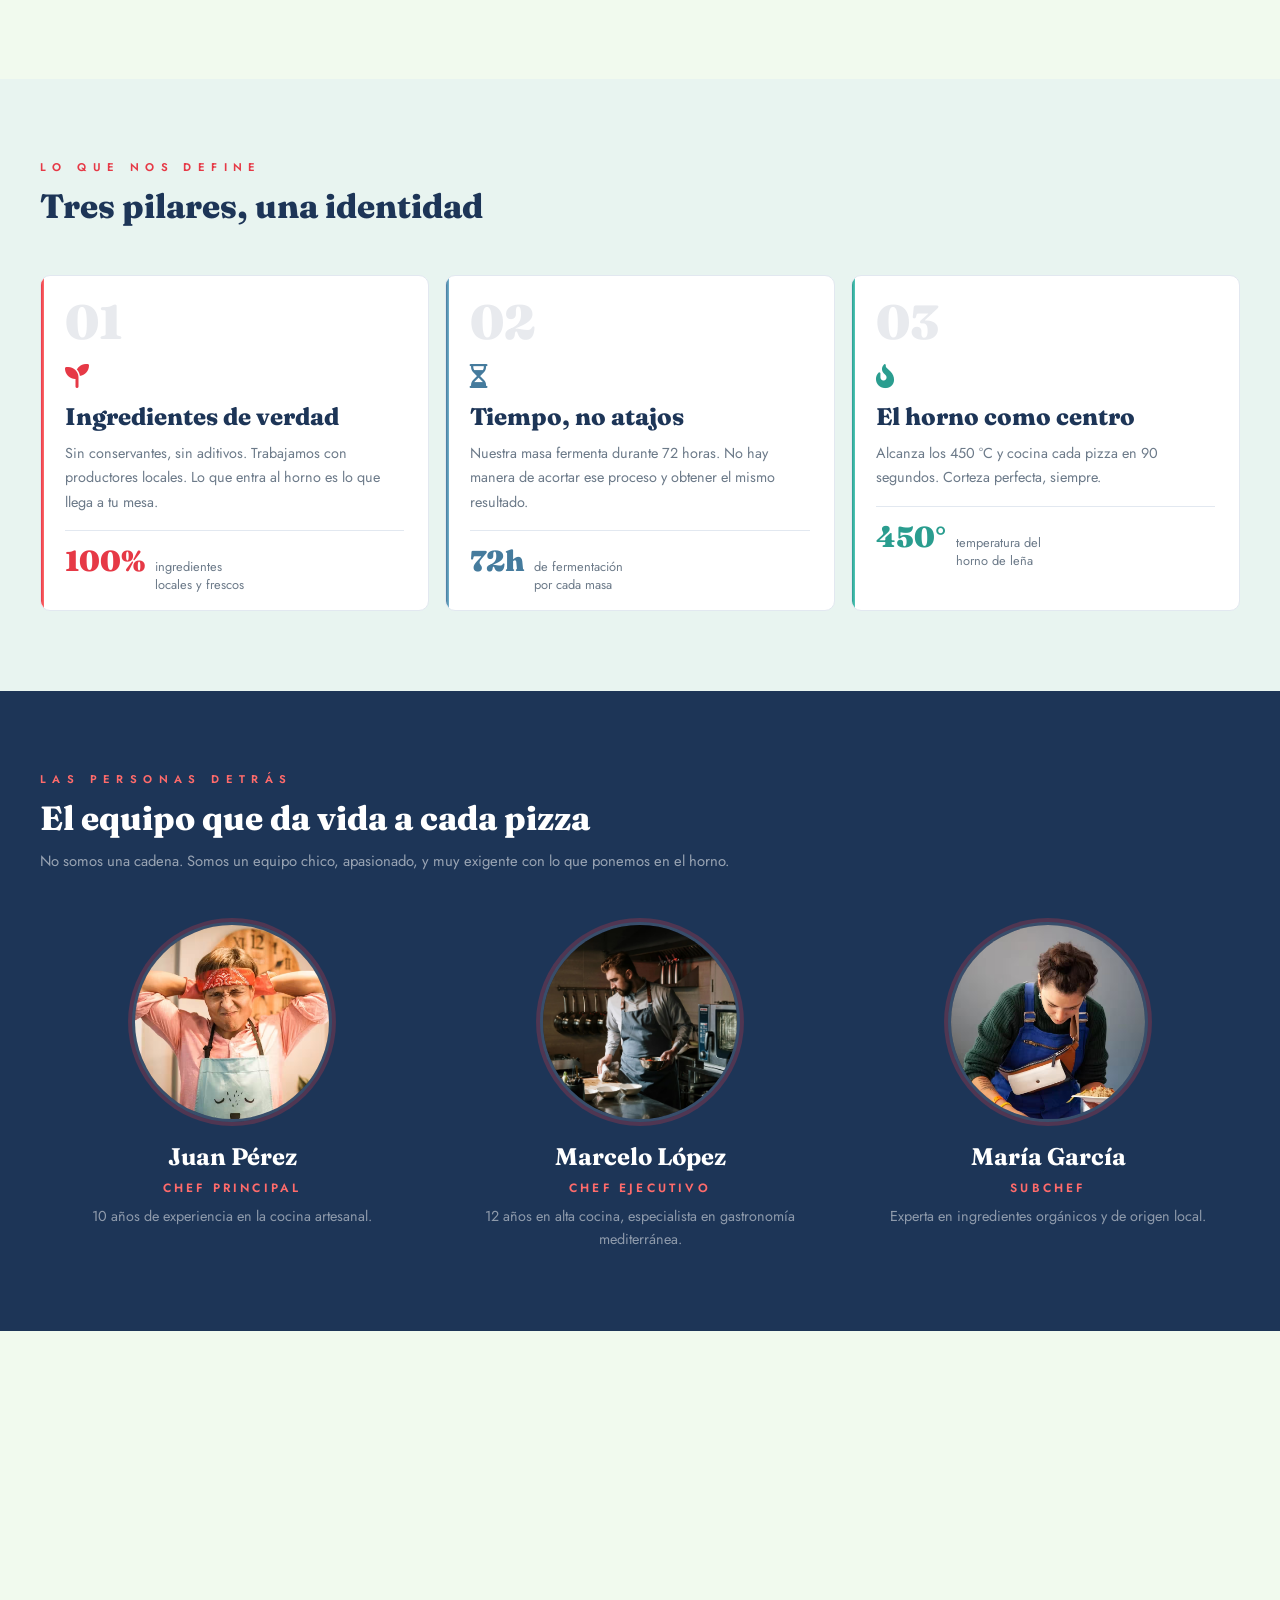
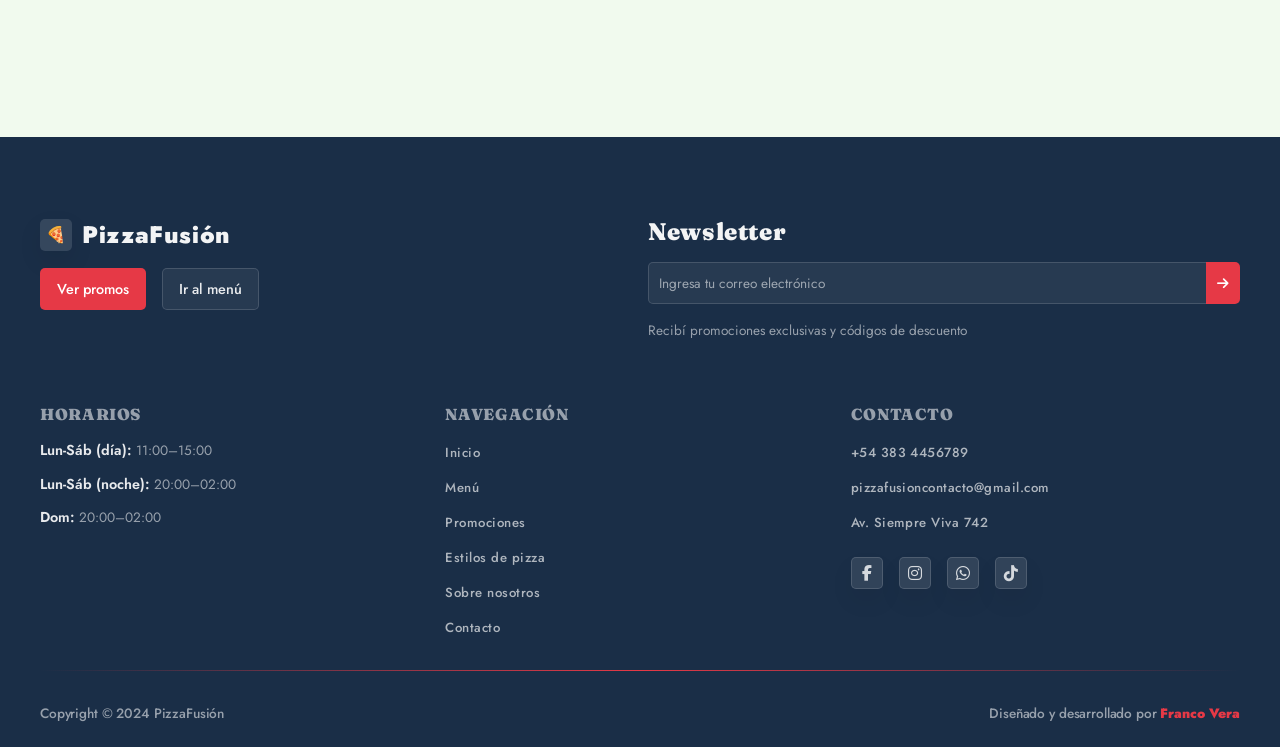
==== commit 566d8c35: "Modificaciones de rutas" ====
--- a/views/about.html
+++ b/views/about.html
@@ -38,7 +38,7 @@
                     <i class="fa-solid fa-bars"></i>
                 </button>
 
-                <a href="../home.html" class="logo" title="Ir al inicio" aria-label="PF - Ir al inicio">
+                <a href="../index.html" class="logo" title="Ir al inicio" aria-label="PF - Ir al inicio">
                     <span aria-hidden="true">
                         <span>Pizza</span><span>Fusión</span>
                     </span>
@@ -46,15 +46,15 @@
 
                 <nav class="desktop-nav" id="desktop-nav" aria-label="Menú principal">
                     <ul class="desktop-nav-list">
-                        <li><a href="../home.html" class="desktop-nav-link" title="Ir al inicio">Inicio</a></li>
+                        <li><a href="../index.html" class="desktop-nav-link" title="Ir al inicio">Inicio</a></li>
 
                         <li class="dropdown">
                             <a href="menu.html" class="desktop-nav-link dropdown-toggle"
                                 title="Explora nuestro menú">Nuestra carta <i class="fa-solid fa-caret-down"></i></a>
                             <ul class="dropdown-list">
                                 <li><a href="menu.html">Carta completa</a></li>
-                                <li><a href="../home.html#promotions">Promociones</a></li>
-                                <li><a href="../home.html#styles">Nuestros estilos</a></li>
+                                <li><a href="../index.html#promotions">Promociones</a></li>
+                                <li><a href="../index.html#styles">Nuestros estilos</a></li>
                             </ul>
                         </li>
 
@@ -76,10 +76,10 @@
 
         <nav class="mobile-nav" id="mobile-nav" aria-label="Menú móvil" aria-hidden="true">
             <ul class="mobile-nav-list">
-                <li><a href="../home.html" class="mobile-nav-link">Inicio</a></li>
+                <li><a href="../index.html" class="mobile-nav-link">Inicio</a></li>
                 <li><a href="menu.html" class="mobile-nav-link">Menú</a></li>
-                <li><a href="../home.html#promotions" class="mobile-nav-link">Promociones</a></li>
-                <li><a href="../home.html#styles" class="mobile-nav-link">Estilos</a></li>
+                <li><a href="../index.html#promotions" class="mobile-nav-link">Promociones</a></li>
+                <li><a href="../index.html#styles" class="mobile-nav-link">Estilos</a></li>
                 <li><a href="about.html" class="mobile-nav-link">Sobre Nosotros</a></li>
                 <li><a href="contact.html" class="mobile-nav-link">Contacto</a></li>
             </ul>
@@ -91,7 +91,7 @@
         <!-- 1. HERO — reemplaza heading-page        -->
         <!--    Tu imagen sigue como fondo           -->
         <!-- ======================================= -->
-        <section class="about-hero" style="background-image: url('img/headings/encabezado-nosotros.webp');"
+        <section class="about-hero" style="background-image: url('../img/headings/encabezado-nosotros.webp');"
             aria-label="Presentación">
             <div class="about-hero__content">
                 <p class="eyebrow">Nuestra historia</p>
@@ -144,7 +144,7 @@
                 <!-- Slide 1: Historia -->
                 <article class="story-slide is-active" role="tabpanel" aria-labelledby="story-title-1">
                     <div class="story-slide__img">
-                        <img src="img/about/nosotros1.avif" alt="El local de Pizza Fusión en sus inicios" loading="lazy">
+                        <img src="../img/about/nosotros1.avif" alt="El local de Pizza Fusión en sus inicios" loading="lazy">
                     </div>
                     <div class="story-slide__text">
                         <span class="story-slide__eyebrow">Desde 2018</span>
@@ -160,7 +160,7 @@
                 <!-- Slide 2: Valores (imagen derecha) -->
                 <article class="story-slide story-slide--reverse" role="tabpanel" aria-labelledby="story-title-2">
                     <div class="story-slide__img">
-                        <img src="img/about/ingredientes.avif" alt="Ingredientes frescos y locales" loading="lazy">
+                        <img src="../img/about/ingredientes.avif" alt="Ingredientes frescos y locales" loading="lazy">
                     </div>
                     <div class="story-slide__text">
                         <span class="story-slide__eyebrow">Lo que nos define</span>
@@ -176,7 +176,7 @@
                 <!-- Slide 3: El proceso (imagen izquierda) -->
                 <article class="story-slide" role="tabpanel" aria-labelledby="story-title-3">
                     <div class="story-slide__img">
-                        <img src="img/about/horno-leña.avif" alt="Nuestro horno de leña artesanal" loading="lazy">
+                        <img src="../img/about/horno-leña.avif" alt="Nuestro horno de leña artesanal" loading="lazy">
                     </div>
                     <div class="story-slide__text">
                         <span class="story-slide__eyebrow">El corazón del local</span>
@@ -191,7 +191,7 @@
                 <!-- Slide 4: Sostenibilidad (imagen derecha) -->
                 <article class="story-slide story-slide--reverse" role="tabpanel" aria-labelledby="story-title-4">
                     <div class="story-slide__img">
-                        <img src="img/about/sostenibilidad.avif" alt="Compromiso ambiental de Pizza Fusión" loading="lazy">
+                        <img src="../img/about/sostenibilidad.avif" alt="Compromiso ambiental de Pizza Fusión" loading="lazy">
                     </div>
                     <div class="story-slide__text">
                         <span class="story-slide__eyebrow">Nuestro compromiso</span>
@@ -308,7 +308,7 @@
                 <div class="about-team__grid">
                     <article class="team-card reveal">
                         <div class="team-card__img-wrapper">
-                            <img src="img/about/chef1.avif" alt="Juan Pérez, chef principal" loading="lazy">
+                            <img src="../img/about/chef1.avif" alt="Juan Pérez, chef principal" loading="lazy">
                         </div>
                         <div class="team-card__body">
                             <h3 class="team-card__name">Juan Pérez</h3>
@@ -321,7 +321,7 @@
 
                     <article class="team-card reveal">
                         <div class="team-card__img-wrapper">
-                            <img src="img/about/chef2.avif" alt="Marcelo López, chef ejecutivo" loading="lazy">
+                            <img src="../img/about/chef2.avif" alt="Marcelo López, chef ejecutivo" loading="lazy">
                         </div>
                         <div class="team-card__body">
                             <h3 class="team-card__name">Marcelo López</h3>
@@ -334,7 +334,7 @@
 
                     <article class="team-card reveal">
                         <div class="team-card__img-wrapper">
-                            <img src="img/about/chef3.avif" alt="María García, subchef" loading="lazy">
+                            <img src="../img/about/chef3.avif" alt="María García, subchef" loading="lazy">
                         </div>
                         <div class="team-card__body">
                             <h3 class="team-card__name">María García</h3>
@@ -379,7 +379,7 @@
             <div class="main-footer-inner">
                 <div class="main-footer-inner-top">
                     <div class="main-footer-branding">
-                        <a href="home.html" class="footer-logo" aria-label="PizzaFusión - Inicio">
+                        <a href="../index.html" class="footer-logo" aria-label="PizzaFusión - Inicio">
                             <span class="footer-logo-icon">🍕</span>
                             <span class="footer-logo-text">PizzaFusión</span>
                         </a>
@@ -426,22 +426,22 @@
                         <h3 class="footer-title">Navegación</h3>
                         <ul class="nav-footer-links">
                             <li>
-                                <a href="home.html" title="Ir al inicio">Inicio</a>
+                                <a href="../index.html.html" title="Ir al inicio">Inicio</a>
                             </li>
                             <li>
                                 <a href="menu.html" title="Explora nuestro menú">Menú</a>
                             </li>
                             <li>
-                                <a href="#promotions" title="Conoce nuestras promociones">Promociones</a>
-                            </li>
-                            <li>
-                                <a href="#styles" title="Conoce nuestra variedad de estilos">Estilos de pizza</a>
+                                <a href="../index.html#promotions" title="Conoce nuestras promociones">Promociones</a>
+                            </li>
+                            <li>
+                                <a href="../index.html#styles" title="Conoce nuestra variedad de estilos">Estilos de pizza</a>
                             </li>
                             <li>
                                 <a href="about.html">Sobre nosotros</a>
                             </li>
                             <li>
-                                <a href="#contact" title="Contáctanos">Contacto</a>
+                                <a href="contact.html" title="Contáctanos">Contacto</a>
                             </li>
                         </ul>
                     </nav>
